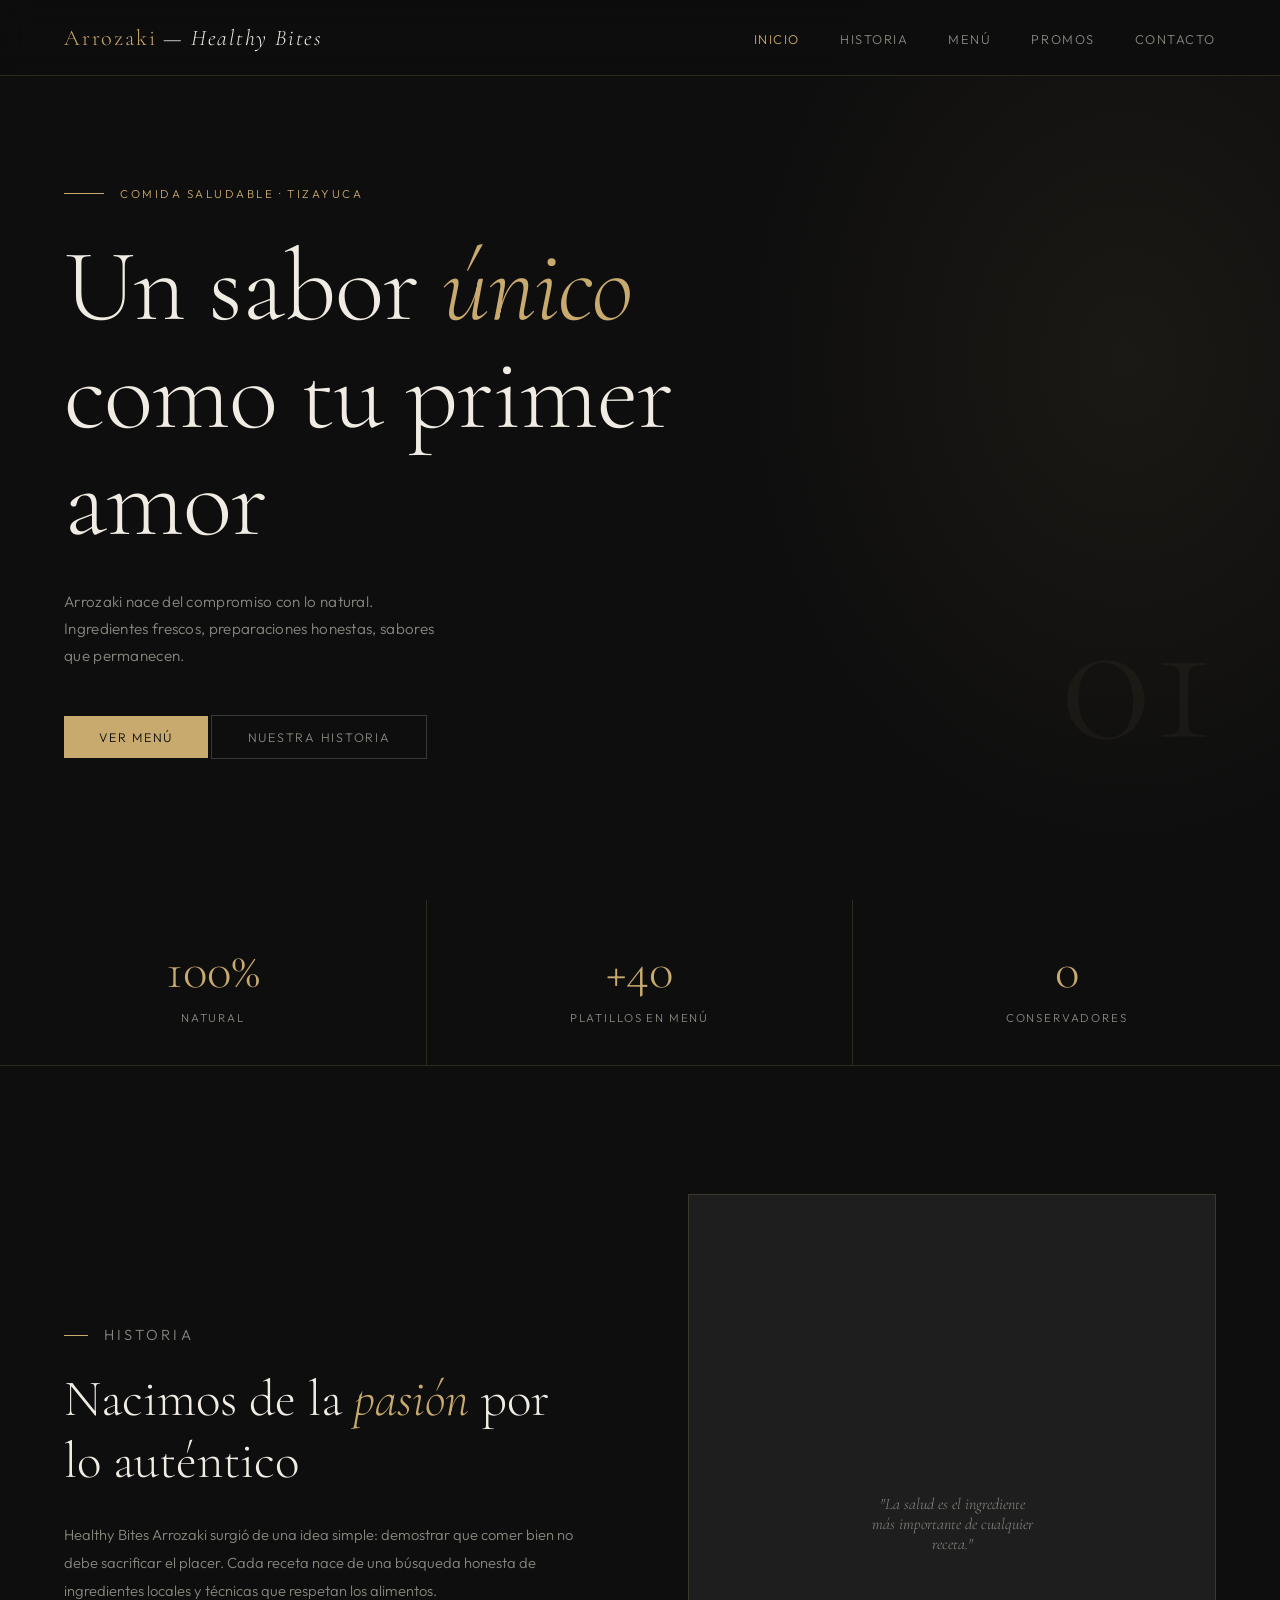
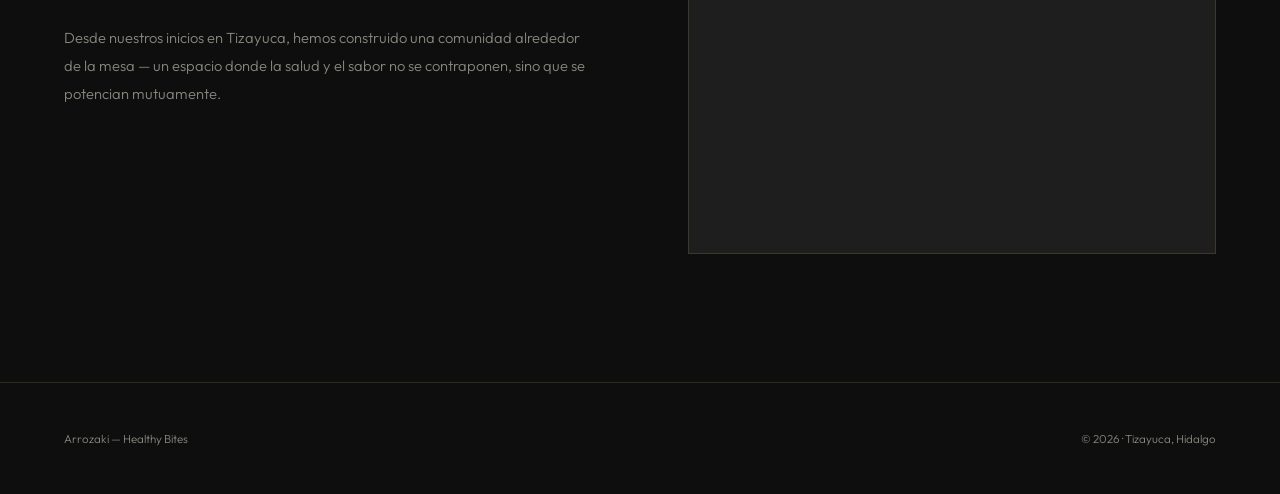
==== index.html @ 67d427ff "Add files via upload" ====
<!DOCTYPE html>
<html lang="es">
<head>
  <meta charset="UTF-8">
  <meta name="viewport" content="width=device-width, initial-scale=1.0">
  <title>HEALTHY BITES — Arrozaki</title>
  <link rel="preconnect" href="https://fonts.googleapis.com">
  <link href="https://fonts.googleapis.com/css2?family=Cormorant+Garamond:ital,wght@0,300;0,400;1,300&family=Outfit:wght@300;400;500&display=swap" rel="stylesheet">
  <link rel="stylesheet" href="style.css">
</head>
<body>

<nav>
  <div class="logo">Arrozaki <span>— Healthy Bites</span></div>
  <ul>
    <li><a href="index.html" class="active">Inicio</a></li>
    <li><a href="historia.html">Historia</a></li>
    <li><a href="menu.html">Menú</a></li>
    <li><a href="promos.html">Promos</a></li>
    <li><a href="contacto.html">Contacto</a></li>
  </ul>
</nav>

<section class="hero">
  <p class="hero-tag">Comida saludable · Tizayuca</p>
  <h1>Un sabor <em>único</em> como tu primer amor</h1>
  <p class="hero-sub">Arrozaki nace del compromiso con lo natural. Ingredientes frescos, preparaciones honestas, sabores que permanecen.</p>
  <div class="hero-cta">
    <a href="menu.html" class="btn-primary">Ver menú</a>
    <a href="historia.html" class="btn-ghost">Nuestra historia</a>
  </div>
  <div class="hero-number">01</div>
</section>

<div class="stats">
  <div class="stat">
    <div class="stat-num">100%</div>
    <div class="stat-label">Natural</div>
  </div>
  <div class="stat">
    <div class="stat-num">+40</div>
    <div class="stat-label">Platillos en menú</div>
  </div>
  <div class="stat">
    <div class="stat-num">0</div>
    <div class="stat-label">Conservadores</div>
  </div>
</div>

<section style="padding: 8rem 4rem;">
  <div class="historia">
    <div>
      <p class="section-tag">Historia</p>
      <h2>Nacimos de la <em>pasión</em> por lo auténtico</h2>
      <p>Healthy Bites Arrozaki surgió de una idea simple: demostrar que comer bien no debe sacrificar el placer. Cada receta nace de una búsqueda honesta de ingredientes locales y técnicas que respetan los alimentos.</p>
      <p>Desde nuestros inicios en Tizayuca, hemos construido una comunidad alrededor de la mesa — un espacio donde la salud y el sabor no se contraponen, sino que se potencian mutuamente.</p>
    </div>
    <div class="historia-img">
      <img src="img/historia.jpg" alt="Historia Arrozaki" onerror="this.style.display='none'">
      <div class="historia-img-placeholder">"La salud es el ingrediente<br>más importante de cualquier<br>receta."</div>
    </div>
  </div>
</section>

<footer>
  <div class="footer-logo">Arrozaki — Healthy Bites</div>
  <div class="footer-copy">© 2026 · Tizayuca, Hidalgo</div>
</footer>

</body>
</html>
---- style.css ----
/* style.css */
*, *::before, *::after { margin: 0; padding: 0; box-sizing: border-box; }
:root {
  --bg: #0e0e0e;
  --bg2: #161616;
  --bg3: #1e1e1e;
  --accent: #c8a96e;
  --accent2: #e8c98a;
  --text: #f0ece4;
  --muted: #888880;
  --border: rgba(200,169,110,0.18);
}
body {
  background: var(--bg);
  color: var(--text);
  font-family: 'Outfit', sans-serif;
  font-weight: 300;
  overflow-x: hidden;
}
a { text-decoration: none; color: inherit; }
ul { list-style: none; }

/* NAV */
nav {
  position: fixed; top: 0; left: 0; right: 0; z-index: 100;
  display: flex; align-items: center; justify-content: space-between;
  padding: 1.5rem 4rem;
  background: rgba(14,14,14,0.85);
  backdrop-filter: blur(12px);
  border-bottom: 0.5px solid var(--border);
}
.logo {
  font-family: 'Cormorant Garamond', serif;
  font-size: 1.4rem;
  font-weight: 300;
  letter-spacing: 0.08em;
  color: var(--accent);
}
.logo span { color: var(--text); font-style: italic; }
nav ul { display: flex; gap: 2.5rem; }
nav ul a {
  font-size: 0.8rem;
  letter-spacing: 0.12em;
  text-transform: uppercase;
  color: var(--muted);
  transition: color 0.3s;
}
nav ul a:hover, nav ul a.active { color: var(--accent); }

/* COMPONENTES COMUNES */
section { padding: 8rem 4rem; }
.btn-primary, .btn-ghost {
  padding: 0.85rem 2.2rem;
  font-family: 'Outfit', sans-serif;
  font-size: 0.78rem;
  letter-spacing: 0.14em;
  text-transform: uppercase;
  cursor: pointer;
  transition: all 0.3s;
}
.btn-primary {
  background: var(--accent); color: #0e0e0e; border: none;
}
.btn-primary:hover { background: var(--accent2); transform: translateY(-1px); }
.btn-ghost {
  background: transparent; color: var(--muted);
  border: 0.5px solid rgba(136,136,128,0.35);
}
.btn-ghost:hover { color: var(--text); border-color: var(--text); }
footer {
  padding: 3rem 4rem;
  display: flex; justify-content: space-between; align-items: center;
  border-top: 0.5px solid var(--border);
  font-size: 0.72rem; color: var(--muted);
}
.section-tag {
  font-size: 0.72rem; letter-spacing: 0.22em;
  text-transform: uppercase;
  color: var(--accent);
  margin-bottom: 1.5rem;
  display: flex; align-items: center; gap: 1rem;
}
.section-tag::before {
  content: ''; display: block;
  width: 1.5rem; height: 0.5px;
  background: var(--accent);
}

/* --- INDEX.HTML SPECIFIC --- */
.hero {
  min-height: 100vh;
  display: flex; flex-direction: column; justify-content: center;
  padding-top: 10rem;
  position: relative;
  overflow: hidden;
}
.hero::before {
  content: '';
  position: absolute; top: 0; right: -10%;
  width: 55%; height: 100%;
  background: radial-gradient(ellipse at 60% 40%, rgba(200,169,110,0.07) 0%, transparent 65%);
  pointer-events: none;
}
.hero-tag {
  font-size: 0.72rem; letter-spacing: 0.22em; text-transform: uppercase;
  color: var(--accent); margin-bottom: 2rem;
  display: flex; align-items: center; gap: 1rem;
}
.hero-tag::before {
  content: ''; display: block; width: 2.5rem; height: 0.5px; background: var(--accent);
}
.hero h1 {
  font-family: 'Cormorant Garamond', serif;
  font-size: clamp(3.5rem, 8vw, 7rem);
  font-weight: 300;
  line-height: 1.05;
  letter-spacing: -0.01em;
  max-width: 14ch;
  margin-bottom: 2rem;
}
.hero h1 em { font-style: italic; color: var(--accent); }
.hero-sub {
  font-size: 0.95rem; color: var(--muted);
  max-width: 38ch; line-height: 1.8;
  margin-bottom: 3.5rem; letter-spacing: 0.02em;
}
.hero-number {
  position: absolute; right: 4rem; bottom: 8rem;
  font-family: 'Cormorant Garamond', serif;
  font-size: 12rem; font-weight: 300;
  color: rgba(200,169,110,0.05);
  line-height: 1; user-select: none;
}
.stats {
  display: grid; grid-template-columns: repeat(3, 1fr);
  border-bottom: 0.5px solid var(--border);
}
.stat { padding: 2.5rem; border-right: 0.5px solid var(--border); text-align: center; }
.stat:last-child { border-right: none; }
.stat-num { font-family: 'Cormorant Garamond', serif; font-size: 3.2rem; font-weight: 300; color: var(--accent); margin-bottom: 0.5rem; }
.stat-label { font-size: 0.72rem; letter-spacing: 0.16em; text-transform: uppercase; color: var(--muted); }
.historia { display: grid; grid-template-columns: 1fr 1fr; gap: 6rem; align-items: center; }
.historia h2 { font-family: 'Cormorant Garamond', serif; font-size: clamp(2.2rem, 4vw, 3.2rem); font-weight: 300; margin-bottom: 1.8rem; }
.historia h2 em { font-style: italic; color: var(--accent); }
.historia p { font-size: 0.92rem; color: var(--muted); line-height: 1.9; margin-bottom: 1.2rem; }
.historia-img { background: var(--bg3); border: 0.5px solid var(--border); aspect-ratio: 4/5; display: flex; align-items: center; justify-content: center; }
.historia-img-placeholder { font-family: 'Cormorant Garamond', serif; font-style: italic; color: var(--muted); text-align: center; }

/* --- MENU.HTML SPECIFIC --- */
.menu-section { background: var(--bg2); padding: 8rem 0; margin-top: 80px; }
.menu-inner { padding: 0 4rem; }
.menu-header { margin-bottom: 4rem; }
.menu-header h2 { font-family: 'Cormorant Garamond', serif; font-size: clamp(2.5rem, 5vw, 4rem); font-weight: 300; line-height: 1.1; margin-bottom: 0.5rem; }
.menu-header h2 em { font-style: italic; color: var(--accent); }

.menu-grid { 
  display: grid; 
  grid-template-columns: repeat(auto-fit, minmax(300px, 1fr)); 
  gap: 2rem; 
}

/* NUEVO ESTILO PARA AROZAKIS */
.arrozaki-card {
  background: var(--bg3);
  border: 0.5px solid var(--border);
  padding: 0;
  transition: all 0.3s;
  cursor: default;
}
.arrozaki-card:hover { 
  transform: translateY(-4px);
  border-color: var(--accent);
}
.arrozaki-img {
  width: 100%;
  aspect-ratio: 4/3;
  background: var(--bg);
  display: flex;
  align-items: center;
  justify-content: center;
  overflow: hidden;
}
.arrozaki-img img {
  width: 100%;
  height: 100%;
  object-fit: cover;
}
.arrozaki-img-placeholder {
  font-family: 'Cormorant Garamond', serif;
  font-size: 1rem;
  font-style: italic;
  color: var(--muted);
}

.arrozaki-content {
  padding: 1.5rem;
}

.arrozaki-name {
  font-family: 'Cormorant Garamond', serif;
  font-size: 1.5rem;
  font-weight: 300;
  margin-bottom: 0.5rem;
  display: flex;
  justify-content: space-between;
  align-items: center;
}
.arrozaki-price {
  font-size: 1rem;
  color: var(--accent);
  font-weight: 500;
}

.arrozaki-desc {
  font-size: 0.85rem;
  color: var(--muted);
  line-height: 1.6;
  margin-bottom: 1rem;
}

.arrozaki-badges {
  display: flex;
  flex-wrap: wrap;
  gap: 0.5rem;
}
.arrozaki-tag {
  display: inline-flex;
  align-items: center;
  gap: 0.3rem;
  font-size: 0.65rem;
  letter-spacing: 0.05em;
  color: var(--text);
  background: rgba(200,169,110,0.1);
  border: 0.5px solid var(--border);
  padding: 0.35rem 0.65rem;
}

/* --- PROMOS.HTML SPECIFIC --- */
.promos-section { 
  padding: 8rem 4rem; 
  margin-top: 80px; 
  min-height: 100vh;
  display: flex;
  flex-direction: column;
  justify-content: center;
}

.promo-hero {
  max-width: 900px;
  margin: 0 auto;
  text-align: center;
}

.promo-img {
  width: 100%;
  max-width: 600px;
  aspect-ratio: 4/3;
  background: var(--bg3);
  border: 0.5px solid var(--border);
  margin: 0 auto 3rem;
  display: flex;
  align-items: center;
  justify-content: center;
  overflow: hidden;
}
.promo-img img {
  width: 100%;
  height: 100%;
  object-fit: cover;
}
.promo-img-placeholder {
  font-family: 'Cormorant Garamond', serif;
  font-size: 1.2rem;
  font-style: italic;
  color: var(--muted);
}

.promo-label {
  font-size: 0.75rem;
  letter-spacing: 0.2em;
  text-transform: uppercase;
  color: var(--accent);
  margin-bottom: 1rem;
}

.promo-title {
  font-family: 'Cormorant Garamond', serif;
  font-size: clamp(3rem, 6vw, 5rem);
  font-weight: 300;
  line-height: 1.1;
  margin-bottom: 1.5rem;
}
.promo-title em {
  font-style: italic;
  color: var(--accent);
}

.promo-desc {
  font-size: 1.1rem;
  color: var(--muted);
  line-height: 1.8;
  max-width: 500px;
  margin: 0 auto;
}

.promo-badge {
  display: inline-block;
  background: var(--accent);
  color: #0e0e0e;
  font-size: 0.7rem;
  font-weight: 500;
  letter-spacing: 0.1em;
  text-transform: uppercase;
  padding: 0.6rem 1.5rem;
  margin-top: 2rem;
}

/* --- CONTACTO.HTML SPECIFIC --- */
.contacto-section { background: var(--bg2); padding: 8rem 4rem; margin-top: 80px; }
.contacto-inner { display: grid; grid-template-columns: 1fr 1fr; gap: 6rem; align-items: start; }
.contacto h2 {
  font-family: 'Cormorant Garamond', serif;
  font-size: clamp(2.2rem, 4vw, 3.2rem);
  font-weight: 300; line-height: 1.15;
  margin-bottom: 1.5rem;
}
.contacto h2 em { font-style: italic; color: var(--accent); }
.contacto-info { margin-top: 2rem; }
.info-row {
  display: flex; gap: 1rem;
  padding: 1.2rem 0;
  border-bottom: 0.5px solid var(--border);
}
.info-label {
  font-size: 0.7rem; letter-spacing: 0.16em;
  text-transform: uppercase; color: var(--accent);
  min-width: 5rem;
}
.info-value { font-size: 0.88rem; color: var(--text); }
.contact-form { display: flex; flex-direction: column; gap: 1.2rem; }
.form-group { display: flex; flex-direction: column; gap: 0.4rem; }
.form-label {
  font-size: 0.7rem; letter-spacing: 0.14em;
  text-transform: uppercase; color: var(--muted);
}
.form-input {
  background: var(--bg); border: 0.5px solid var(--border);
  color: var(--text);
  padding: 0.75rem 1rem;
  font-family: 'Outfit', sans-serif;
  font-size: 0.88rem; font-weight: 300;
  outline: none; transition: border-color 0.3s;
}
.form-input:focus { border-color: var(--accent); }
.form-input::placeholder { color: var(--muted); opacity: 0.5; }
textarea.form-input { resize: vertical; min-height: 7rem; }

/* RESPONSIVE */
@media (max-width: 768px) {
  nav { padding: 1rem 2rem; }
  nav ul { gap: 1.5rem; }
  section { padding: 4rem 2rem; }
  .hero-number { font-size: 6rem; right: 2rem; }
  .stats { grid-template-columns: 1fr; }
  .stat { border-right: none; border-bottom: 0.5px solid var(--border); }
  .historia, .contacto-inner { grid-template-columns: 1fr; gap: 3rem; }
  .menu-grid { grid-template-columns: 1fr; }
  .promos-grid { grid-template-columns: 1fr; }
}
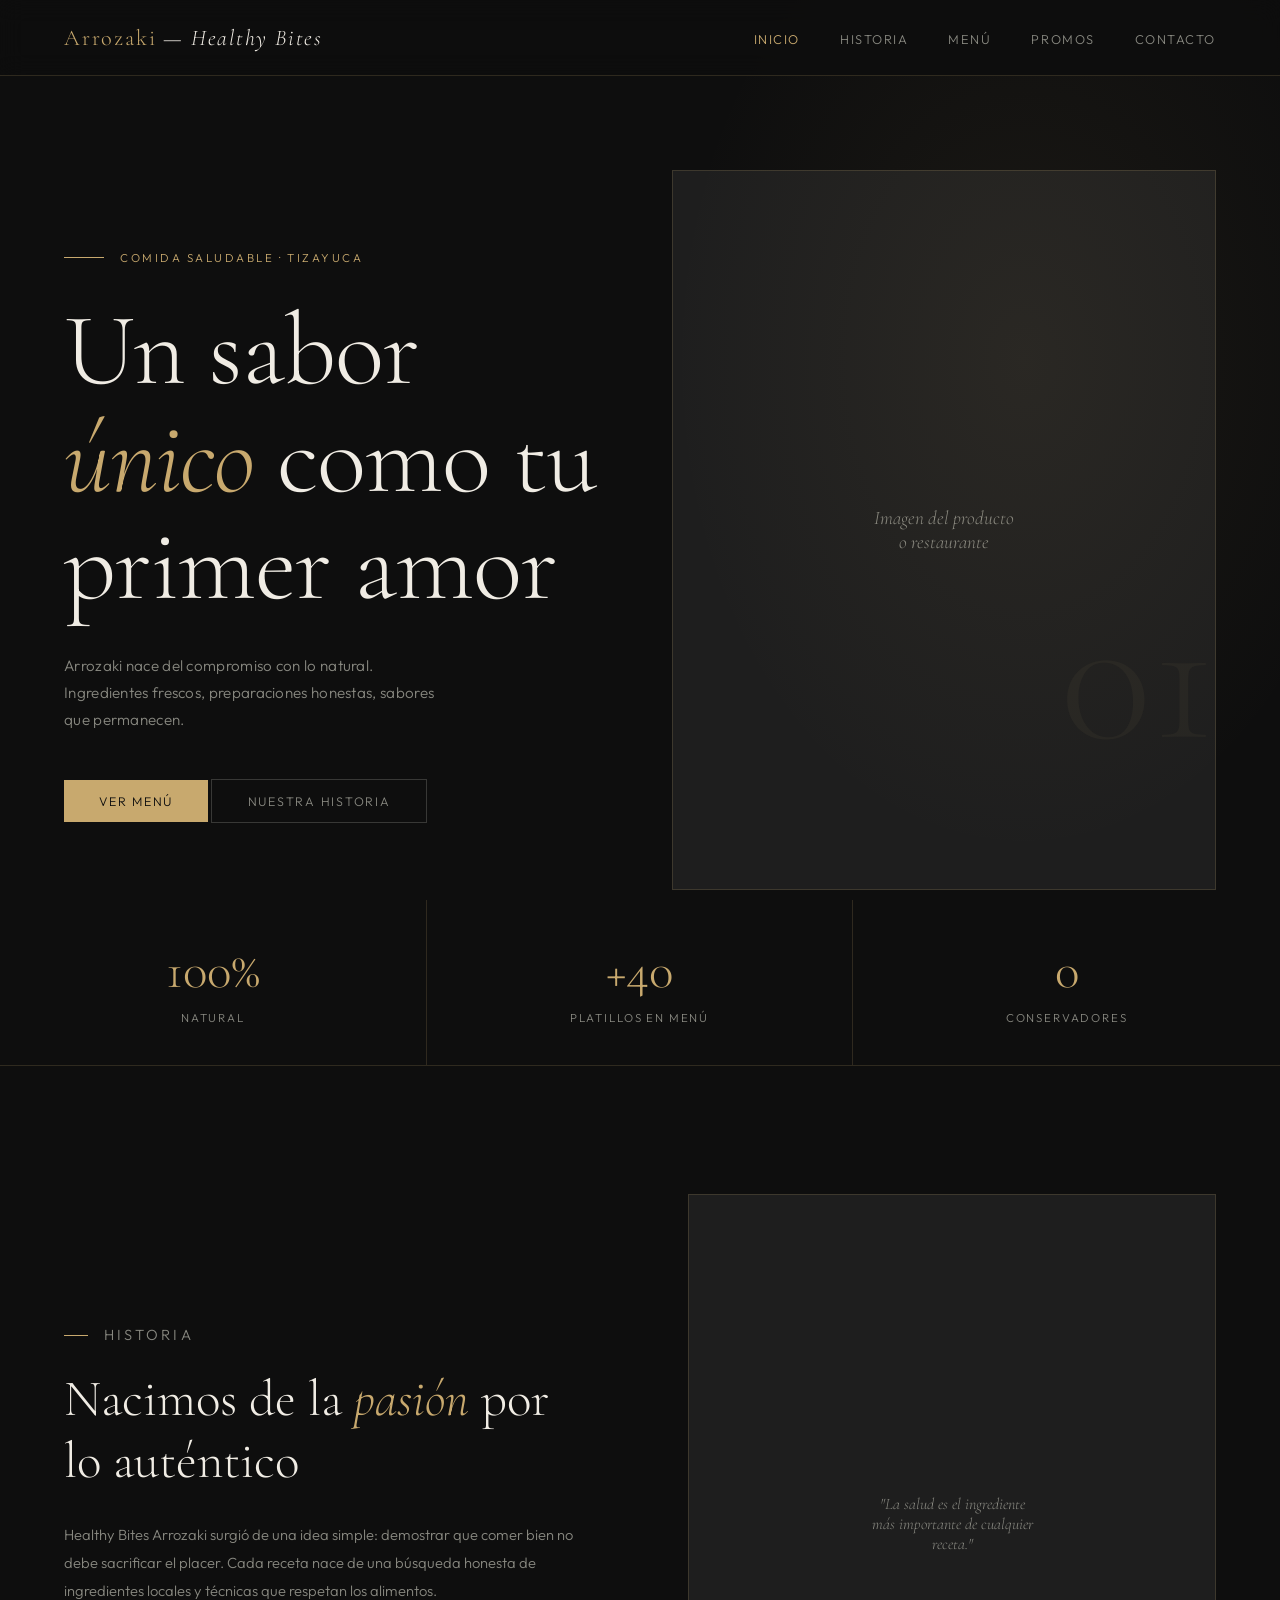
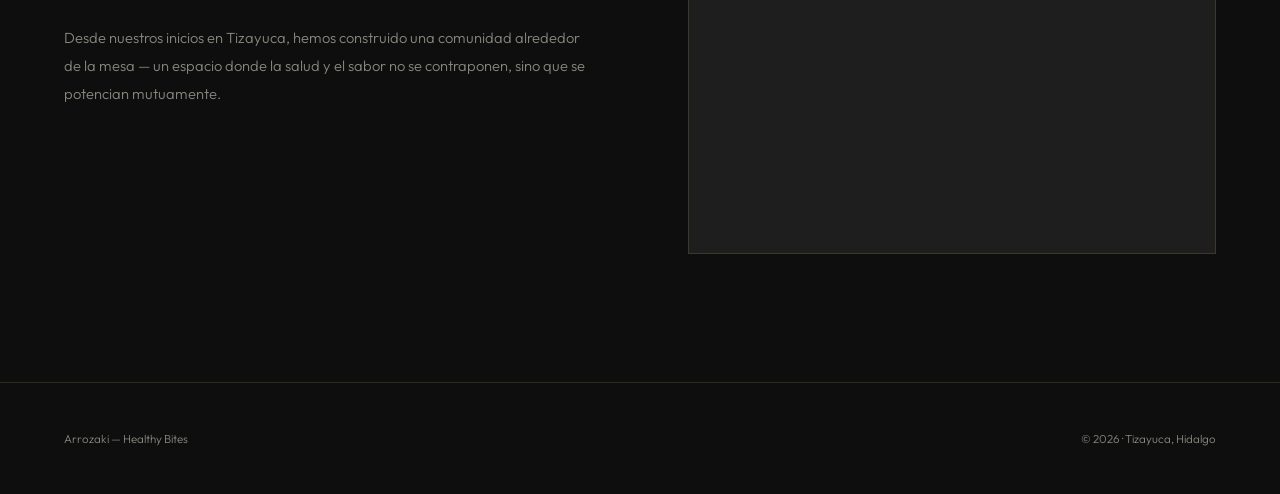
==== commit d00101ec: "Update index.html" ====
--- a/index.html
+++ b/index.html
@@ -22,14 +22,23 @@
 </nav>
 
 <section class="hero">
-  <p class="hero-tag">Comida saludable · Tizayuca</p>
-  <h1>Un sabor <em>único</em> como tu primer amor</h1>
-  <p class="hero-sub">Arrozaki nace del compromiso con lo natural. Ingredientes frescos, preparaciones honestas, sabores que permanecen.</p>
-  <div class="hero-cta">
-    <a href="menu.html" class="btn-primary">Ver menú</a>
-    <a href="historia.html" class="btn-ghost">Nuestra historia</a>
+  <!-- Texto a la izquierda -->
+  <div class="hero-content">
+    <p class="hero-tag">Comida saludable · Tizayuca</p>
+    <h1>Un sabor <em>único</em> como tu primer amor</h1>
+    <p class="hero-sub">Arrozaki nace del compromiso con lo natural. Ingredientes frescos, preparaciones honestas, sabores que permanecen.</p>
+    <div class="hero-cta">
+      <a href="menu.html" class="btn-primary">Ver menú</a>
+      <a href="historia.html" class="btn-ghost">Nuestra historia</a>
+    </div>
+    <div class="hero-number">01</div>
   </div>
-  <div class="hero-number">01</div>
+  
+  <!-- Imagen a la derecha -->
+  <div class="hero-img">
+    <img src="img/hero-arrozaki.jpg" alt="Arrozaki Healthy Bites" onerror="this.style.display='none'">
+    <div class="hero-img-placeholder">Imagen del producto<br>o restaurante</div>
+  </div>
 </section>
 
 <div class="stats">
@@ -68,4 +77,4 @@
 </footer>
 
 </body>
-</html>+</html>
--- a/style.css
+++ b/style.css
@@ -366,4 +366,303 @@
   .historia, .contacto-inner { grid-template-columns: 1fr; gap: 3rem; }
   .menu-grid { grid-template-columns: 1fr; }
   .promos-grid { grid-template-columns: 1fr; }
-}+}
+/* ==========================================
+   RESPONSIVE / MEDIA QUERIES
+   ========================================== */
+
+@media (max-width: 768px) {
+  
+  /* --- NAV RESPONSIVE --- */
+  nav {
+    padding: 1rem 1.5rem;
+    flex-direction: column;
+    gap: 1rem;
+    position: relative;
+  }
+  
+  nav .logo {
+    font-size: 1.2rem;
+    text-align: center;
+  }
+  
+  nav ul {
+    display: flex;
+    flex-wrap: wrap;
+    justify-content: center;
+    gap: 1rem;
+    width: 100%;
+  }
+  
+  nav ul a {
+    font-size: 0.7rem;
+    padding: 0.4rem 0.6rem;
+  }
+  
+  /* --- HERO RESPONSIVE --- */
+  .hero {
+    padding: 6rem 1.5rem 4rem;
+    min-height: auto;
+  }
+  
+  .hero h1 {
+    font-size: clamp(2.2rem, 8vw, 3.5rem);
+    max-width: 100%;
+  }
+  
+  .hero-sub {
+    max-width: 100%;
+    font-size: 0.9rem;
+  }
+  
+  .hero-cta {
+    flex-direction: column;
+    width: 100%;
+    gap: 1rem;
+  }
+  
+  .hero-cta .btn-primary,
+  .hero-cta .btn-ghost {
+    width: 100%;
+    text-align: center;
+  }
+  
+  .hero-number {
+    display: none;
+  }
+  
+  /* --- STATS RESPONSIVE --- */
+  .stats {
+    grid-template-columns: 1fr;
+  }
+  
+  .stat {
+    border-right: none;
+    border-bottom: 0.5px solid var(--border);
+    padding: 2rem;
+  }
+  
+  .stat:last-child {
+    border-bottom: none;
+  }
+  
+  .stat-num {
+    font-size: 2.5rem;
+  }
+  
+  /* --- HISTORIA RESPONSIVE --- */
+  .historia {
+    grid-template-columns: 1fr;
+    gap: 2.5rem;
+  }
+  
+  .historia-img {
+    aspect-ratio: 4/3;
+    order: -1;
+  }
+  
+  /* --- MENÚ RESPONSIVE --- */
+  .menu-section {
+    padding: 6rem 1.5rem;
+  }
+  
+  .menu-inner {
+    padding: 0;
+  }
+  
+  .menu-header h2 {
+    font-size: clamp(2rem, 6vw, 2.8rem);
+    margin-bottom: 2rem;
+  }
+  
+  .menu-grid {
+    grid-template-columns: 1fr;
+    gap: 1.5rem;
+  }
+  
+  /* --- PROMOS RESPONSIVE --- */
+  .promos-section {
+    padding: 6rem 1.5rem;
+  }
+  
+  .promo-hero {
+    padding: 0 1rem;
+  }
+  
+  .promo-title {
+    font-size: clamp(2rem, 8vw, 3rem);
+  }
+  
+  .promo-desc {
+    font-size: 1rem;
+  }
+  
+  /* --- CONTACTO RESPONSIVE --- */
+  .contacto-section {
+    padding: 6rem 1.5rem;
+  }
+  
+  .contacto-inner {
+    grid-template-columns: 1fr;
+    gap: 3rem;
+  }
+  
+  /* --- FOOTER RESPONSIVE --- */
+  footer {
+    padding: 2rem 1.5rem;
+    flex-direction: column;
+    gap: 0.5rem;
+    text-align: center;
+  }
+  
+  /* --- SECTIONS GENERALES --- */
+  section {
+    padding: 4rem 1.5rem;
+  }
+  
+  .section-tag {
+    font-size: 0.65rem;
+  }
+  
+}
+
+/* --- BREAKS PEQUEÑOS --- */
+@media (max-width: 480px) {
+  
+  nav ul {
+    gap: 0.5rem;
+  }
+  
+  nav ul a {
+    font-size: 0.6rem;
+    letter-spacing: 0.08em;
+  }
+  
+  .logo {
+    font-size: 1rem;
+  }
+  
+  .arrozaki-card {
+    margin-bottom: 1rem;
+  }
+  
+  .arrozaki-name {
+    flex-direction: column;
+    align-items: flex-start;
+    gap: 0.5rem;
+  }
+  
+  .arrozaki-badges {
+    flex-direction: column;
+  }
+  
+}
+/* --- HERO CON IMAGEN --- */
+.hero {
+  min-height: 100vh;
+  display: grid;
+  grid-template-columns: 1fr 1fr;
+  gap: 4rem;
+  align-items: center;
+  padding: 0 4rem;
+}
+
+.hero-content {
+  display: flex;
+  flex-direction: column;
+  justify-content: center;
+  padding-top: 10rem;
+}
+
+.hero::before {
+  /* Mantenemos el fondo decorativo */
+  top: 0;
+  right: 0;
+  width: 50%;
+  height: 100%;
+}
+
+.hero-img {
+  width: 100%;
+  height: 100%;
+  max-height: 80vh;
+  background: var(--bg3);
+  border: 0.5px solid var(--border);
+  margin-top: 10rem;
+  display: flex;
+  align-items: center;
+  justify-content: center;
+  overflow: hidden;
+}
+
+.hero-img img {
+  width: 100%;
+  height: 100%;
+  object-fit: cover;
+}
+
+.hero-img-placeholder {
+  font-family: 'Cormorant Garamond', serif;
+  font-size: 1.2rem;
+  font-style: italic;
+  color: var(--muted);
+  text-align: center;
+  padding: 2rem;
+}
+
+/* Responsive para Hero con imagen */
+@media (max-width: 900px) {
+  .hero {
+    grid-template-columns: 1fr;
+    gap: 2rem;
+    padding: 0 1.5rem;
+  }
+  
+  .hero-content {
+    padding-top: 8rem;
+    text-align: center;
+  }
+  
+  .hero-tag {
+    justify-content: center;
+  }
+  
+  .hero h1 {
+    margin: 0 auto 1.5rem;
+  }
+  
+  .hero-sub {
+    margin: 0 auto 2.5rem;
+  }
+  
+  .hero-cta {
+    justify-content: center;
+  }
+  
+  .hero-img {
+    margin-top: 0;
+    aspect-ratio: 4/3;
+    max-height: 50vh;
+  }
+}
+
+@media (max-width: 480px) {
+  .hero {
+    padding: 0 1rem;
+  }
+  
+  .hero h1 {
+    font-size: clamp(2rem, 10vw, 2.8rem);
+  }
+  
+  .hero-cta {
+    flex-direction: column;
+    width: 100%;
+  }
+  
+  .hero-cta .btn-primary,
+  .hero-cta .btn-ghost {
+    width: 100%;
+    text-align: center;
+  }
+}
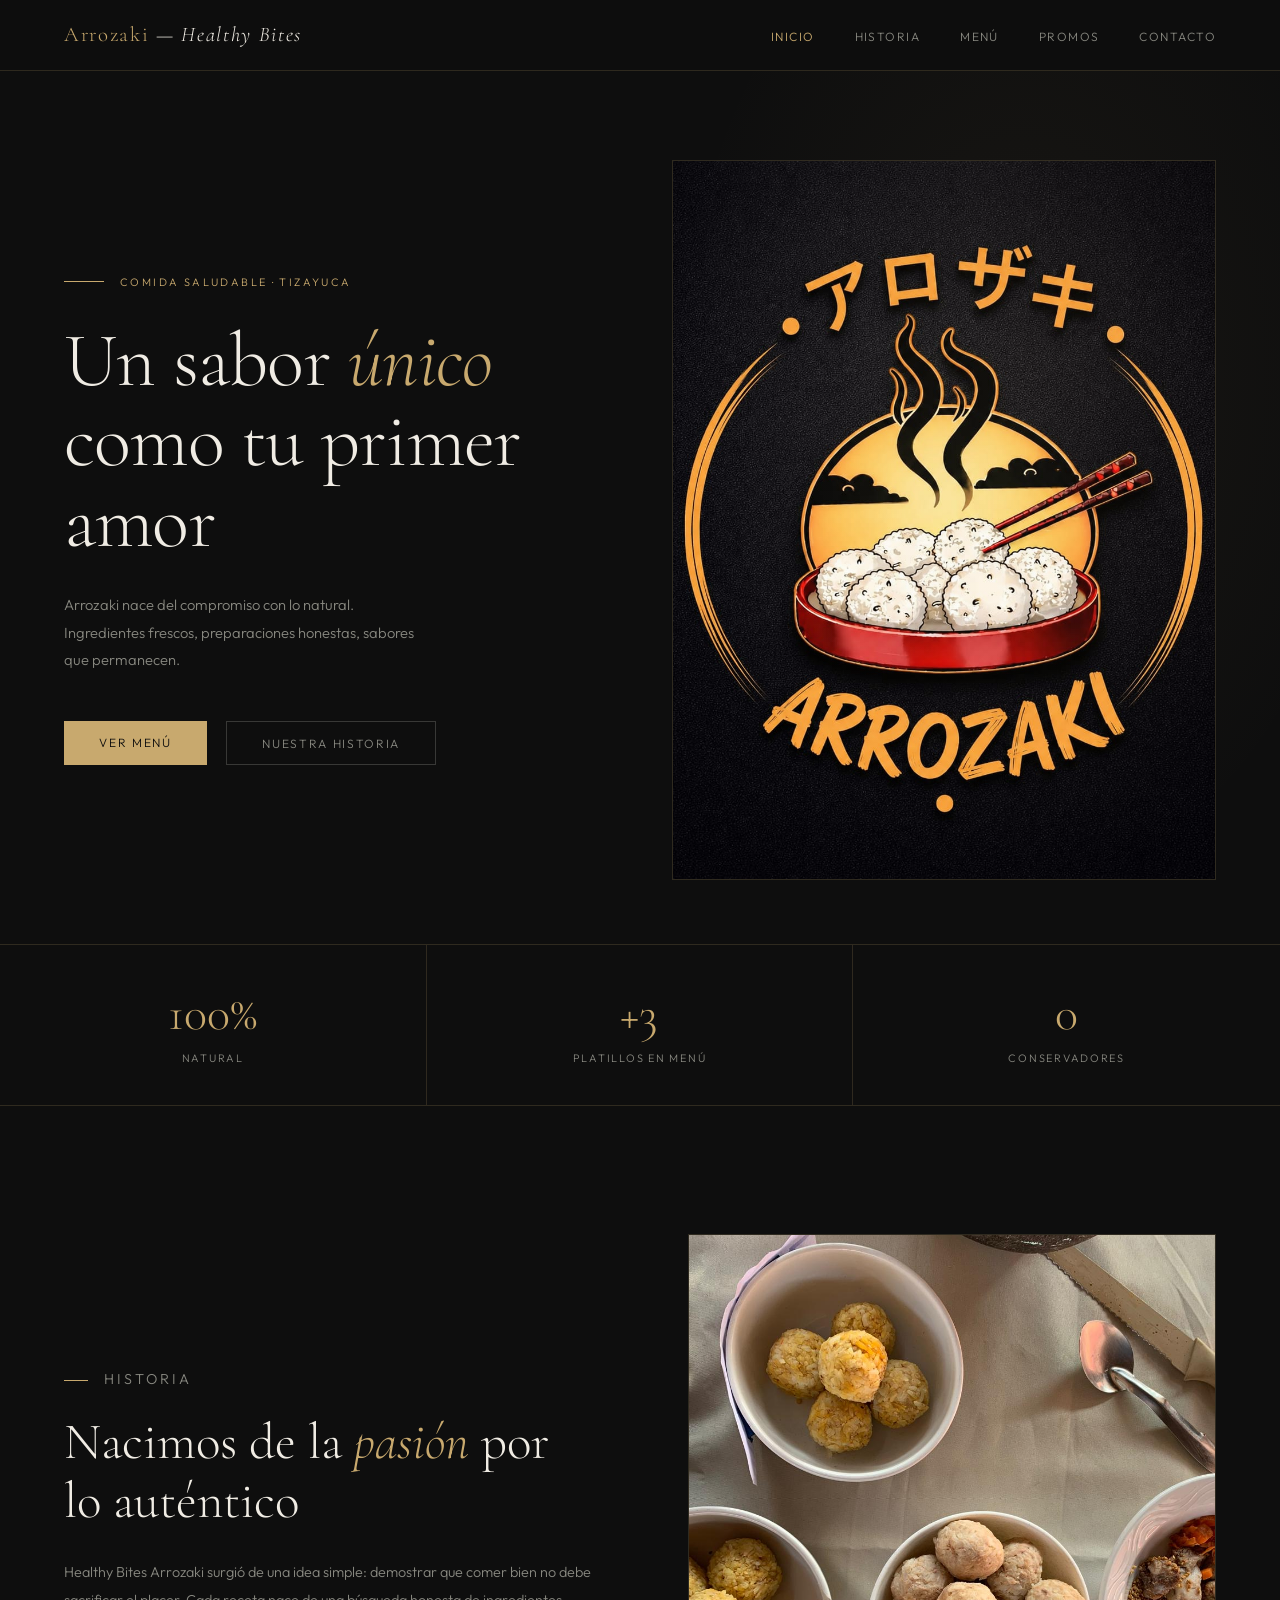
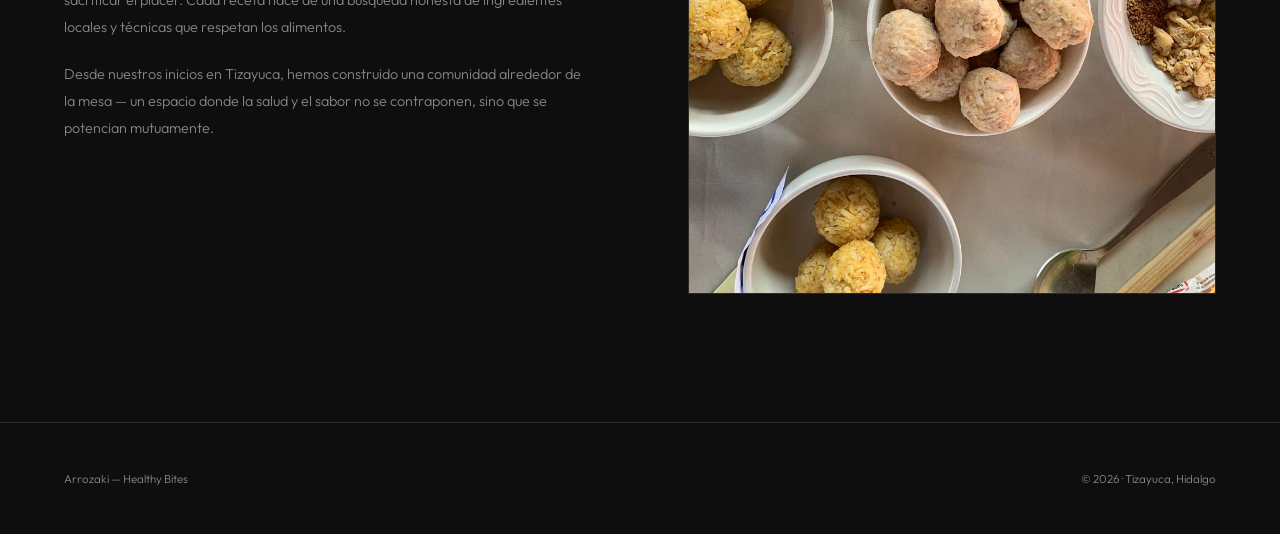
==== commit 66468f97: "Add files via upload" ====
--- a/index.html
+++ b/index.html
@@ -1,80 +1,77 @@
-<!DOCTYPE html>
-<html lang="es">
-<head>
-  <meta charset="UTF-8">
-  <meta name="viewport" content="width=device-width, initial-scale=1.0">
-  <title>HEALTHY BITES — Arrozaki</title>
-  <link rel="preconnect" href="https://fonts.googleapis.com">
-  <link href="https://fonts.googleapis.com/css2?family=Cormorant+Garamond:ital,wght@0,300;0,400;1,300&family=Outfit:wght@300;400;500&display=swap" rel="stylesheet">
-  <link rel="stylesheet" href="style.css">
-</head>
-<body>
-
-<nav>
-  <div class="logo">Arrozaki <span>— Healthy Bites</span></div>
-  <ul>
-    <li><a href="index.html" class="active">Inicio</a></li>
-    <li><a href="historia.html">Historia</a></li>
-    <li><a href="menu.html">Menú</a></li>
-    <li><a href="promos.html">Promos</a></li>
-    <li><a href="contacto.html">Contacto</a></li>
-  </ul>
-</nav>
-
-<section class="hero">
-  <!-- Texto a la izquierda -->
-  <div class="hero-content">
-    <p class="hero-tag">Comida saludable · Tizayuca</p>
-    <h1>Un sabor <em>único</em> como tu primer amor</h1>
-    <p class="hero-sub">Arrozaki nace del compromiso con lo natural. Ingredientes frescos, preparaciones honestas, sabores que permanecen.</p>
-    <div class="hero-cta">
-      <a href="menu.html" class="btn-primary">Ver menú</a>
-      <a href="historia.html" class="btn-ghost">Nuestra historia</a>
-    </div>
-    <div class="hero-number">01</div>
-  </div>
-  
-  <!-- Imagen a la derecha -->
-  <div class="hero-img">
-    <img src="img/hero-arrozaki.jpg" alt="Arrozaki Healthy Bites" onerror="this.style.display='none'">
-    <div class="hero-img-placeholder">Imagen del producto<br>o restaurante</div>
-  </div>
-</section>
-
-<div class="stats">
-  <div class="stat">
-    <div class="stat-num">100%</div>
-    <div class="stat-label">Natural</div>
-  </div>
-  <div class="stat">
-    <div class="stat-num">+40</div>
-    <div class="stat-label">Platillos en menú</div>
-  </div>
-  <div class="stat">
-    <div class="stat-num">0</div>
-    <div class="stat-label">Conservadores</div>
-  </div>
-</div>
-
-<section style="padding: 8rem 4rem;">
-  <div class="historia">
-    <div>
-      <p class="section-tag">Historia</p>
-      <h2>Nacimos de la <em>pasión</em> por lo auténtico</h2>
-      <p>Healthy Bites Arrozaki surgió de una idea simple: demostrar que comer bien no debe sacrificar el placer. Cada receta nace de una búsqueda honesta de ingredientes locales y técnicas que respetan los alimentos.</p>
-      <p>Desde nuestros inicios en Tizayuca, hemos construido una comunidad alrededor de la mesa — un espacio donde la salud y el sabor no se contraponen, sino que se potencian mutuamente.</p>
-    </div>
-    <div class="historia-img">
-      <img src="img/historia.jpg" alt="Historia Arrozaki" onerror="this.style.display='none'">
-      <div class="historia-img-placeholder">"La salud es el ingrediente<br>más importante de cualquier<br>receta."</div>
-    </div>
-  </div>
-</section>
-
-<footer>
-  <div class="footer-logo">Arrozaki — Healthy Bites</div>
-  <div class="footer-copy">© 2026 · Tizayuca, Hidalgo</div>
-</footer>
-
-</body>
-</html>
+<!DOCTYPE html>
+<html lang="es">
+<head>
+  <meta charset="UTF-8">
+  <meta name="viewport" content="width=device-width, initial-scale=1.0">
+  <title>HEALTHY BITES — Arrozaki</title>
+  <link rel="preconnect" href="https://fonts.googleapis.com">
+  <link href="https://fonts.googleapis.com/css2?family=Cormorant+Garamond:ital,wght@0,300;0,400;1,300&family=Outfit:wght@300;400;500&display=swap" rel="stylesheet">
+  <link rel="stylesheet" href="style.css">
+</head>
+<body>
+
+<nav>
+  <div class="logo">Arrozaki <span>— Healthy Bites</span></div>
+  <button class="nav-toggle" aria-label="Menú" onclick="this.classList.toggle('open'); document.querySelector('nav ul').classList.toggle('open')">
+    <span></span><span></span><span></span>
+  </button>
+  <ul>
+    <li><a href="index.html" class="active">Inicio</a></li>
+    <li><a href="historia.html">Historia</a></li>
+    <li><a href="menu.html">Menú</a></li>
+    <li><a href="promos.html">Promos</a></li>
+    <li><a href="contacto.html">Contacto</a></li>
+  </ul>
+</nav>
+
+<section class="hero">
+  <div class="hero-content">
+    <p class="hero-tag">Comida saludable · Tizayuca</p>
+    <h1>Un sabor <em>único</em> como tu primer amor</h1>
+    <p class="hero-sub">Arrozaki nace del compromiso con lo natural. Ingredientes frescos, preparaciones honestas, sabores que permanecen.</p>
+    <div class="hero-cta">
+      <a href="menu.html" class="btn-primary">Ver menú</a>
+      <a href="historia.html" class="btn-ghost">Nuestra historia</a>
+    </div>
+  </div>
+  <div class="hero-img">
+    <img src="img/hero-arrozaki.jpg" alt="Arrozaki Healthy Bites">
+  </div>
+</section>
+
+<div class="stats">
+  <div class="stat">
+    <div class="stat-num">100%</div>
+    <div class="stat-label">Natural</div>
+  </div>
+  <div class="stat">
+    <div class="stat-num">+3</div>
+    <div class="stat-label">Platillos en menú</div>
+  </div>
+  <div class="stat">
+    <div class="stat-num">0</div>
+    <div class="stat-label">Conservadores</div>
+  </div>
+</div>
+
+<section class="historia-section">
+  <div class="historia">
+    <div>
+      <p class="section-tag">Historia</p>
+      <h2>Nacimos de la <em>pasión</em> por lo auténtico</h2>
+      <p>Healthy Bites Arrozaki surgió de una idea simple: demostrar que comer bien no debe sacrificar el placer. Cada receta nace de una búsqueda honesta de ingredientes locales y técnicas que respetan los alimentos.</p>
+      <p>Desde nuestros inicios en Tizayuca, hemos construido una comunidad alrededor de la mesa — un espacio donde la salud y el sabor no se contraponen, sino que se potencian mutuamente.</p>
+    </div>
+    <div class="historia-img">
+      <img src="img/historia.jpg" alt="Historia Arrozaki">
+    </div>
+  </div>
+</section>
+
+<footer>
+  <div class="footer-logo">Arrozaki — Healthy Bites</div>
+  <div class="footer-copy">© 2026 · Tizayuca, Hidalgo</div>
+</footer>
+
+</body>
+</html>
--- a/style.css
+++ b/style.css
@@ -1,668 +1,673 @@
-/* style.css */
-*, *::before, *::after { margin: 0; padding: 0; box-sizing: border-box; }
-:root {
-  --bg: #0e0e0e;
-  --bg2: #161616;
-  --bg3: #1e1e1e;
-  --accent: #c8a96e;
-  --accent2: #e8c98a;
-  --text: #f0ece4;
-  --muted: #888880;
-  --border: rgba(200,169,110,0.18);
-}
-body {
-  background: var(--bg);
-  color: var(--text);
-  font-family: 'Outfit', sans-serif;
-  font-weight: 300;
-  overflow-x: hidden;
-}
-a { text-decoration: none; color: inherit; }
-ul { list-style: none; }
-
-/* NAV */
-nav {
-  position: fixed; top: 0; left: 0; right: 0; z-index: 100;
-  display: flex; align-items: center; justify-content: space-between;
-  padding: 1.5rem 4rem;
-  background: rgba(14,14,14,0.85);
-  backdrop-filter: blur(12px);
-  border-bottom: 0.5px solid var(--border);
-}
-.logo {
-  font-family: 'Cormorant Garamond', serif;
-  font-size: 1.4rem;
-  font-weight: 300;
-  letter-spacing: 0.08em;
-  color: var(--accent);
-}
-.logo span { color: var(--text); font-style: italic; }
-nav ul { display: flex; gap: 2.5rem; }
-nav ul a {
-  font-size: 0.8rem;
-  letter-spacing: 0.12em;
-  text-transform: uppercase;
-  color: var(--muted);
-  transition: color 0.3s;
-}
-nav ul a:hover, nav ul a.active { color: var(--accent); }
-
-/* COMPONENTES COMUNES */
-section { padding: 8rem 4rem; }
-.btn-primary, .btn-ghost {
-  padding: 0.85rem 2.2rem;
-  font-family: 'Outfit', sans-serif;
-  font-size: 0.78rem;
-  letter-spacing: 0.14em;
-  text-transform: uppercase;
-  cursor: pointer;
-  transition: all 0.3s;
-}
-.btn-primary {
-  background: var(--accent); color: #0e0e0e; border: none;
-}
-.btn-primary:hover { background: var(--accent2); transform: translateY(-1px); }
-.btn-ghost {
-  background: transparent; color: var(--muted);
-  border: 0.5px solid rgba(136,136,128,0.35);
-}
-.btn-ghost:hover { color: var(--text); border-color: var(--text); }
-footer {
-  padding: 3rem 4rem;
-  display: flex; justify-content: space-between; align-items: center;
-  border-top: 0.5px solid var(--border);
-  font-size: 0.72rem; color: var(--muted);
-}
-.section-tag {
-  font-size: 0.72rem; letter-spacing: 0.22em;
-  text-transform: uppercase;
-  color: var(--accent);
-  margin-bottom: 1.5rem;
-  display: flex; align-items: center; gap: 1rem;
-}
-.section-tag::before {
-  content: ''; display: block;
-  width: 1.5rem; height: 0.5px;
-  background: var(--accent);
-}
-
-/* --- INDEX.HTML SPECIFIC --- */
-.hero {
-  min-height: 100vh;
-  display: flex; flex-direction: column; justify-content: center;
-  padding-top: 10rem;
-  position: relative;
-  overflow: hidden;
-}
-.hero::before {
-  content: '';
-  position: absolute; top: 0; right: -10%;
-  width: 55%; height: 100%;
-  background: radial-gradient(ellipse at 60% 40%, rgba(200,169,110,0.07) 0%, transparent 65%);
-  pointer-events: none;
-}
-.hero-tag {
-  font-size: 0.72rem; letter-spacing: 0.22em; text-transform: uppercase;
-  color: var(--accent); margin-bottom: 2rem;
-  display: flex; align-items: center; gap: 1rem;
-}
-.hero-tag::before {
-  content: ''; display: block; width: 2.5rem; height: 0.5px; background: var(--accent);
-}
-.hero h1 {
-  font-family: 'Cormorant Garamond', serif;
-  font-size: clamp(3.5rem, 8vw, 7rem);
-  font-weight: 300;
-  line-height: 1.05;
-  letter-spacing: -0.01em;
-  max-width: 14ch;
-  margin-bottom: 2rem;
-}
-.hero h1 em { font-style: italic; color: var(--accent); }
-.hero-sub {
-  font-size: 0.95rem; color: var(--muted);
-  max-width: 38ch; line-height: 1.8;
-  margin-bottom: 3.5rem; letter-spacing: 0.02em;
-}
-.hero-number {
-  position: absolute; right: 4rem; bottom: 8rem;
-  font-family: 'Cormorant Garamond', serif;
-  font-size: 12rem; font-weight: 300;
-  color: rgba(200,169,110,0.05);
-  line-height: 1; user-select: none;
-}
-.stats {
-  display: grid; grid-template-columns: repeat(3, 1fr);
-  border-bottom: 0.5px solid var(--border);
-}
-.stat { padding: 2.5rem; border-right: 0.5px solid var(--border); text-align: center; }
-.stat:last-child { border-right: none; }
-.stat-num { font-family: 'Cormorant Garamond', serif; font-size: 3.2rem; font-weight: 300; color: var(--accent); margin-bottom: 0.5rem; }
-.stat-label { font-size: 0.72rem; letter-spacing: 0.16em; text-transform: uppercase; color: var(--muted); }
-.historia { display: grid; grid-template-columns: 1fr 1fr; gap: 6rem; align-items: center; }
-.historia h2 { font-family: 'Cormorant Garamond', serif; font-size: clamp(2.2rem, 4vw, 3.2rem); font-weight: 300; margin-bottom: 1.8rem; }
-.historia h2 em { font-style: italic; color: var(--accent); }
-.historia p { font-size: 0.92rem; color: var(--muted); line-height: 1.9; margin-bottom: 1.2rem; }
-.historia-img { background: var(--bg3); border: 0.5px solid var(--border); aspect-ratio: 4/5; display: flex; align-items: center; justify-content: center; }
-.historia-img-placeholder { font-family: 'Cormorant Garamond', serif; font-style: italic; color: var(--muted); text-align: center; }
-
-/* --- MENU.HTML SPECIFIC --- */
-.menu-section { background: var(--bg2); padding: 8rem 0; margin-top: 80px; }
-.menu-inner { padding: 0 4rem; }
-.menu-header { margin-bottom: 4rem; }
-.menu-header h2 { font-family: 'Cormorant Garamond', serif; font-size: clamp(2.5rem, 5vw, 4rem); font-weight: 300; line-height: 1.1; margin-bottom: 0.5rem; }
-.menu-header h2 em { font-style: italic; color: var(--accent); }
-
-.menu-grid { 
-  display: grid; 
-  grid-template-columns: repeat(auto-fit, minmax(300px, 1fr)); 
-  gap: 2rem; 
-}
-
-/* NUEVO ESTILO PARA AROZAKIS */
-.arrozaki-card {
-  background: var(--bg3);
-  border: 0.5px solid var(--border);
-  padding: 0;
-  transition: all 0.3s;
-  cursor: default;
-}
-.arrozaki-card:hover { 
-  transform: translateY(-4px);
-  border-color: var(--accent);
-}
-.arrozaki-img {
-  width: 100%;
-  aspect-ratio: 4/3;
-  background: var(--bg);
-  display: flex;
-  align-items: center;
-  justify-content: center;
-  overflow: hidden;
-}
-.arrozaki-img img {
-  width: 100%;
-  height: 100%;
-  object-fit: cover;
-}
-.arrozaki-img-placeholder {
-  font-family: 'Cormorant Garamond', serif;
-  font-size: 1rem;
-  font-style: italic;
-  color: var(--muted);
-}
-
-.arrozaki-content {
-  padding: 1.5rem;
-}
-
-.arrozaki-name {
-  font-family: 'Cormorant Garamond', serif;
-  font-size: 1.5rem;
-  font-weight: 300;
-  margin-bottom: 0.5rem;
-  display: flex;
-  justify-content: space-between;
-  align-items: center;
-}
-.arrozaki-price {
-  font-size: 1rem;
-  color: var(--accent);
-  font-weight: 500;
-}
-
-.arrozaki-desc {
-  font-size: 0.85rem;
-  color: var(--muted);
-  line-height: 1.6;
-  margin-bottom: 1rem;
-}
-
-.arrozaki-badges {
-  display: flex;
-  flex-wrap: wrap;
-  gap: 0.5rem;
-}
-.arrozaki-tag {
-  display: inline-flex;
-  align-items: center;
-  gap: 0.3rem;
-  font-size: 0.65rem;
-  letter-spacing: 0.05em;
-  color: var(--text);
-  background: rgba(200,169,110,0.1);
-  border: 0.5px solid var(--border);
-  padding: 0.35rem 0.65rem;
-}
-
-/* --- PROMOS.HTML SPECIFIC --- */
-.promos-section { 
-  padding: 8rem 4rem; 
-  margin-top: 80px; 
-  min-height: 100vh;
-  display: flex;
-  flex-direction: column;
-  justify-content: center;
-}
-
-.promo-hero {
-  max-width: 900px;
-  margin: 0 auto;
-  text-align: center;
-}
-
-.promo-img {
-  width: 100%;
-  max-width: 600px;
-  aspect-ratio: 4/3;
-  background: var(--bg3);
-  border: 0.5px solid var(--border);
-  margin: 0 auto 3rem;
-  display: flex;
-  align-items: center;
-  justify-content: center;
-  overflow: hidden;
-}
-.promo-img img {
-  width: 100%;
-  height: 100%;
-  object-fit: cover;
-}
-.promo-img-placeholder {
-  font-family: 'Cormorant Garamond', serif;
-  font-size: 1.2rem;
-  font-style: italic;
-  color: var(--muted);
-}
-
-.promo-label {
-  font-size: 0.75rem;
-  letter-spacing: 0.2em;
-  text-transform: uppercase;
-  color: var(--accent);
-  margin-bottom: 1rem;
-}
-
-.promo-title {
-  font-family: 'Cormorant Garamond', serif;
-  font-size: clamp(3rem, 6vw, 5rem);
-  font-weight: 300;
-  line-height: 1.1;
-  margin-bottom: 1.5rem;
-}
-.promo-title em {
-  font-style: italic;
-  color: var(--accent);
-}
-
-.promo-desc {
-  font-size: 1.1rem;
-  color: var(--muted);
-  line-height: 1.8;
-  max-width: 500px;
-  margin: 0 auto;
-}
-
-.promo-badge {
-  display: inline-block;
-  background: var(--accent);
-  color: #0e0e0e;
-  font-size: 0.7rem;
-  font-weight: 500;
-  letter-spacing: 0.1em;
-  text-transform: uppercase;
-  padding: 0.6rem 1.5rem;
-  margin-top: 2rem;
-}
-
-/* --- CONTACTO.HTML SPECIFIC --- */
-.contacto-section { background: var(--bg2); padding: 8rem 4rem; margin-top: 80px; }
-.contacto-inner { display: grid; grid-template-columns: 1fr 1fr; gap: 6rem; align-items: start; }
-.contacto h2 {
-  font-family: 'Cormorant Garamond', serif;
-  font-size: clamp(2.2rem, 4vw, 3.2rem);
-  font-weight: 300; line-height: 1.15;
-  margin-bottom: 1.5rem;
-}
-.contacto h2 em { font-style: italic; color: var(--accent); }
-.contacto-info { margin-top: 2rem; }
-.info-row {
-  display: flex; gap: 1rem;
-  padding: 1.2rem 0;
-  border-bottom: 0.5px solid var(--border);
-}
-.info-label {
-  font-size: 0.7rem; letter-spacing: 0.16em;
-  text-transform: uppercase; color: var(--accent);
-  min-width: 5rem;
-}
-.info-value { font-size: 0.88rem; color: var(--text); }
-.contact-form { display: flex; flex-direction: column; gap: 1.2rem; }
-.form-group { display: flex; flex-direction: column; gap: 0.4rem; }
-.form-label {
-  font-size: 0.7rem; letter-spacing: 0.14em;
-  text-transform: uppercase; color: var(--muted);
-}
-.form-input {
-  background: var(--bg); border: 0.5px solid var(--border);
-  color: var(--text);
-  padding: 0.75rem 1rem;
-  font-family: 'Outfit', sans-serif;
-  font-size: 0.88rem; font-weight: 300;
-  outline: none; transition: border-color 0.3s;
-}
-.form-input:focus { border-color: var(--accent); }
-.form-input::placeholder { color: var(--muted); opacity: 0.5; }
-textarea.form-input { resize: vertical; min-height: 7rem; }
-
-/* RESPONSIVE */
-@media (max-width: 768px) {
-  nav { padding: 1rem 2rem; }
-  nav ul { gap: 1.5rem; }
-  section { padding: 4rem 2rem; }
-  .hero-number { font-size: 6rem; right: 2rem; }
-  .stats { grid-template-columns: 1fr; }
-  .stat { border-right: none; border-bottom: 0.5px solid var(--border); }
-  .historia, .contacto-inner { grid-template-columns: 1fr; gap: 3rem; }
-  .menu-grid { grid-template-columns: 1fr; }
-  .promos-grid { grid-template-columns: 1fr; }
-}
-/* ==========================================
-   RESPONSIVE / MEDIA QUERIES
-   ========================================== */
-
-@media (max-width: 768px) {
-  
-  /* --- NAV RESPONSIVE --- */
-  nav {
-    padding: 1rem 1.5rem;
-    flex-direction: column;
-    gap: 1rem;
-    position: relative;
-  }
-  
-  nav .logo {
-    font-size: 1.2rem;
-    text-align: center;
-  }
-  
-  nav ul {
-    display: flex;
-    flex-wrap: wrap;
-    justify-content: center;
-    gap: 1rem;
-    width: 100%;
-  }
-  
-  nav ul a {
-    font-size: 0.7rem;
-    padding: 0.4rem 0.6rem;
-  }
-  
-  /* --- HERO RESPONSIVE --- */
-  .hero {
-    padding: 6rem 1.5rem 4rem;
-    min-height: auto;
-  }
-  
-  .hero h1 {
-    font-size: clamp(2.2rem, 8vw, 3.5rem);
-    max-width: 100%;
-  }
-  
-  .hero-sub {
-    max-width: 100%;
-    font-size: 0.9rem;
-  }
-  
-  .hero-cta {
-    flex-direction: column;
-    width: 100%;
-    gap: 1rem;
-  }
-  
-  .hero-cta .btn-primary,
-  .hero-cta .btn-ghost {
-    width: 100%;
-    text-align: center;
-  }
-  
-  .hero-number {
-    display: none;
-  }
-  
-  /* --- STATS RESPONSIVE --- */
-  .stats {
-    grid-template-columns: 1fr;
-  }
-  
-  .stat {
-    border-right: none;
-    border-bottom: 0.5px solid var(--border);
-    padding: 2rem;
-  }
-  
-  .stat:last-child {
-    border-bottom: none;
-  }
-  
-  .stat-num {
-    font-size: 2.5rem;
-  }
-  
-  /* --- HISTORIA RESPONSIVE --- */
-  .historia {
-    grid-template-columns: 1fr;
-    gap: 2.5rem;
-  }
-  
-  .historia-img {
-    aspect-ratio: 4/3;
-    order: -1;
-  }
-  
-  /* --- MENÚ RESPONSIVE --- */
-  .menu-section {
-    padding: 6rem 1.5rem;
-  }
-  
-  .menu-inner {
-    padding: 0;
-  }
-  
-  .menu-header h2 {
-    font-size: clamp(2rem, 6vw, 2.8rem);
-    margin-bottom: 2rem;
-  }
-  
-  .menu-grid {
-    grid-template-columns: 1fr;
-    gap: 1.5rem;
-  }
-  
-  /* --- PROMOS RESPONSIVE --- */
-  .promos-section {
-    padding: 6rem 1.5rem;
-  }
-  
-  .promo-hero {
-    padding: 0 1rem;
-  }
-  
-  .promo-title {
-    font-size: clamp(2rem, 8vw, 3rem);
-  }
-  
-  .promo-desc {
-    font-size: 1rem;
-  }
-  
-  /* --- CONTACTO RESPONSIVE --- */
-  .contacto-section {
-    padding: 6rem 1.5rem;
-  }
-  
-  .contacto-inner {
-    grid-template-columns: 1fr;
-    gap: 3rem;
-  }
-  
-  /* --- FOOTER RESPONSIVE --- */
-  footer {
-    padding: 2rem 1.5rem;
-    flex-direction: column;
-    gap: 0.5rem;
-    text-align: center;
-  }
-  
-  /* --- SECTIONS GENERALES --- */
-  section {
-    padding: 4rem 1.5rem;
-  }
-  
-  .section-tag {
-    font-size: 0.65rem;
-  }
-  
-}
-
-/* --- BREAKS PEQUEÑOS --- */
-@media (max-width: 480px) {
-  
-  nav ul {
-    gap: 0.5rem;
-  }
-  
-  nav ul a {
-    font-size: 0.6rem;
-    letter-spacing: 0.08em;
-  }
-  
-  .logo {
-    font-size: 1rem;
-  }
-  
-  .arrozaki-card {
-    margin-bottom: 1rem;
-  }
-  
-  .arrozaki-name {
-    flex-direction: column;
-    align-items: flex-start;
-    gap: 0.5rem;
-  }
-  
-  .arrozaki-badges {
-    flex-direction: column;
-  }
-  
-}
-/* --- HERO CON IMAGEN --- */
-.hero {
-  min-height: 100vh;
-  display: grid;
-  grid-template-columns: 1fr 1fr;
-  gap: 4rem;
-  align-items: center;
-  padding: 0 4rem;
-}
-
-.hero-content {
-  display: flex;
-  flex-direction: column;
-  justify-content: center;
-  padding-top: 10rem;
-}
-
-.hero::before {
-  /* Mantenemos el fondo decorativo */
-  top: 0;
-  right: 0;
-  width: 50%;
-  height: 100%;
-}
-
-.hero-img {
-  width: 100%;
-  height: 100%;
-  max-height: 80vh;
-  background: var(--bg3);
-  border: 0.5px solid var(--border);
-  margin-top: 10rem;
-  display: flex;
-  align-items: center;
-  justify-content: center;
-  overflow: hidden;
-}
-
-.hero-img img {
-  width: 100%;
-  height: 100%;
-  object-fit: cover;
-}
-
-.hero-img-placeholder {
-  font-family: 'Cormorant Garamond', serif;
-  font-size: 1.2rem;
-  font-style: italic;
-  color: var(--muted);
-  text-align: center;
-  padding: 2rem;
-}
-
-/* Responsive para Hero con imagen */
-@media (max-width: 900px) {
-  .hero {
-    grid-template-columns: 1fr;
-    gap: 2rem;
-    padding: 0 1.5rem;
-  }
-  
-  .hero-content {
-    padding-top: 8rem;
-    text-align: center;
-  }
-  
-  .hero-tag {
-    justify-content: center;
-  }
-  
-  .hero h1 {
-    margin: 0 auto 1.5rem;
-  }
-  
-  .hero-sub {
-    margin: 0 auto 2.5rem;
-  }
-  
-  .hero-cta {
-    justify-content: center;
-  }
-  
-  .hero-img {
-    margin-top: 0;
-    aspect-ratio: 4/3;
-    max-height: 50vh;
-  }
-}
-
-@media (max-width: 480px) {
-  .hero {
-    padding: 0 1rem;
-  }
-  
-  .hero h1 {
-    font-size: clamp(2rem, 10vw, 2.8rem);
-  }
-  
-  .hero-cta {
-    flex-direction: column;
-    width: 100%;
-  }
-  
-  .hero-cta .btn-primary,
-  .hero-cta .btn-ghost {
-    width: 100%;
-    text-align: center;
-  }
-}
+/* ===========================
+   RESET & ROOT
+   =========================== */
+*, *::before, *::after { margin: 0; padding: 0; box-sizing: border-box; }
+
+:root {
+  --bg: #0e0e0e;
+  --bg2: #161616;
+  --bg3: #1e1e1e;
+  --accent: #c8a96e;
+  --accent2: #e8c98a;
+  --text: #f0ece4;
+  --muted: #888880;
+  --border: rgba(200,169,110,0.18);
+}
+
+body {
+  background: var(--bg);
+  color: var(--text);
+  font-family: 'Outfit', sans-serif;
+  font-weight: 300;
+  overflow-x: hidden;
+}
+
+a { text-decoration: none; color: inherit; }
+ul { list-style: none; }
+img { display: block; width: 100%; height: 100%; object-fit: cover; }
+
+/* ===========================
+   NAV
+   =========================== */
+nav {
+  position: fixed; top: 0; left: 0; right: 0; z-index: 100;
+  display: flex; align-items: center; justify-content: space-between;
+  padding: 1.4rem 4rem;
+  background: rgba(14,14,14,0.92);
+  backdrop-filter: blur(16px);
+  border-bottom: 0.5px solid var(--border);
+}
+
+.logo {
+  font-family: 'Cormorant Garamond', serif;
+  font-size: 1.3rem;
+  font-weight: 300;
+  letter-spacing: 0.08em;
+  color: var(--accent);
+  white-space: nowrap;
+}
+.logo span { color: var(--text); font-style: italic; }
+
+nav ul { display: flex; gap: 2.5rem; }
+nav ul a {
+  font-size: 0.75rem;
+  letter-spacing: 0.12em;
+  text-transform: uppercase;
+  color: var(--muted);
+  transition: color 0.3s;
+}
+nav ul a:hover, nav ul a.active { color: var(--accent); }
+
+/* Hamburger */
+.nav-toggle {
+  display: none;
+  flex-direction: column;
+  gap: 5px;
+  cursor: pointer;
+  padding: 4px;
+  background: none;
+  border: none;
+}
+.nav-toggle span {
+  display: block;
+  width: 24px;
+  height: 1px;
+  background: var(--text);
+  transition: all 0.3s;
+}
+.nav-toggle.open span:nth-child(1) { transform: translateY(6px) rotate(45deg); }
+.nav-toggle.open span:nth-child(2) { opacity: 0; }
+.nav-toggle.open span:nth-child(3) { transform: translateY(-6px) rotate(-45deg); }
+
+/* ===========================
+   COMMON COMPONENTS
+   =========================== */
+.section-tag {
+  font-size: 0.68rem;
+  letter-spacing: 0.22em;
+  text-transform: uppercase;
+  color: var(--accent);
+  margin-bottom: 1.5rem;
+  display: flex;
+  align-items: center;
+  gap: 1rem;
+}
+.section-tag::before {
+  content: '';
+  display: block;
+  width: 1.5rem;
+  height: 0.5px;
+  background: var(--accent);
+  flex-shrink: 0;
+}
+
+.btn-primary, .btn-ghost {
+  display: inline-block;
+  padding: 0.85rem 2.2rem;
+  font-family: 'Outfit', sans-serif;
+  font-size: 0.75rem;
+  letter-spacing: 0.14em;
+  text-transform: uppercase;
+  cursor: pointer;
+  transition: all 0.3s;
+}
+.btn-primary {
+  background: var(--accent);
+  color: #0e0e0e;
+  border: none;
+}
+.btn-primary:hover { background: var(--accent2); transform: translateY(-2px); }
+.btn-ghost {
+  background: transparent;
+  color: var(--muted);
+  border: 0.5px solid rgba(136,136,128,0.35);
+}
+.btn-ghost:hover { color: var(--text); border-color: var(--text); }
+
+footer {
+  padding: 3rem 4rem;
+  display: flex;
+  justify-content: space-between;
+  align-items: center;
+  border-top: 0.5px solid var(--border);
+  font-size: 0.72rem;
+  color: var(--muted);
+}
+
+/* ===========================
+   INDEX — HERO
+   =========================== */
+.hero {
+  min-height: 100vh;
+  display: grid;
+  grid-template-columns: 1fr 1fr;
+  gap: 4rem;
+  align-items: center;
+  padding: 10rem 4rem 4rem;
+  position: relative;
+  overflow: hidden;
+}
+
+.hero::before {
+  content: '';
+  position: absolute;
+  top: 0; right: 0;
+  width: 50%; height: 100%;
+  background: radial-gradient(ellipse at 60% 40%, rgba(200,169,110,0.06) 0%, transparent 65%);
+  pointer-events: none;
+}
+
+.hero-content {
+  display: flex;
+  flex-direction: column;
+  justify-content: center;
+}
+
+.hero-tag {
+  font-size: 0.68rem;
+  letter-spacing: 0.22em;
+  text-transform: uppercase;
+  color: var(--accent);
+  margin-bottom: 2rem;
+  display: flex;
+  align-items: center;
+  gap: 1rem;
+}
+.hero-tag::before {
+  content: '';
+  display: block;
+  width: 2.5rem;
+  height: 0.5px;
+  background: var(--accent);
+}
+
+.hero h1 {
+  font-family: 'Cormorant Garamond', serif;
+  font-size: clamp(3rem, 6vw, 6rem);
+  font-weight: 300;
+  line-height: 1.05;
+  letter-spacing: -0.01em;
+  margin-bottom: 1.8rem;
+}
+.hero h1 em { font-style: italic; color: var(--accent); }
+
+.hero-sub {
+  font-size: 0.92rem;
+  color: var(--muted);
+  max-width: 36ch;
+  line-height: 1.85;
+  margin-bottom: 3rem;
+}
+
+.hero-cta {
+  display: flex;
+  gap: 1.2rem;
+  flex-wrap: wrap;
+}
+
+.hero-img {
+  width: 100%;
+  aspect-ratio: 3/4;
+  max-height: 80vh;
+  overflow: hidden;
+  border: 0.5px solid var(--border);
+}
+
+.hero-img img {
+  width: 100%;
+  height: 100%;
+  object-fit: cover;
+  object-position: center;
+}
+
+/* ===========================
+   INDEX — STATS
+   =========================== */
+.stats {
+  display: grid;
+  grid-template-columns: repeat(3, 1fr);
+  border-top: 0.5px solid var(--border);
+  border-bottom: 0.5px solid var(--border);
+}
+.stat {
+  padding: 2.5rem;
+  border-right: 0.5px solid var(--border);
+  text-align: center;
+}
+.stat:last-child { border-right: none; }
+.stat-num {
+  font-family: 'Cormorant Garamond', serif;
+  font-size: 3rem;
+  font-weight: 300;
+  color: var(--accent);
+  margin-bottom: 0.5rem;
+}
+.stat-label {
+  font-size: 0.68rem;
+  letter-spacing: 0.16em;
+  text-transform: uppercase;
+  color: var(--muted);
+}
+
+/* ===========================
+   INDEX — HISTORIA PREVIEW
+   =========================== */
+.historia-section { padding: 8rem 4rem; }
+
+.historia {
+  display: grid;
+  grid-template-columns: 1fr 1fr;
+  gap: 6rem;
+  align-items: center;
+}
+.historia h2 {
+  font-family: 'Cormorant Garamond', serif;
+  font-size: clamp(2.2rem, 4vw, 3.2rem);
+  font-weight: 300;
+  line-height: 1.15;
+  margin-bottom: 1.8rem;
+}
+.historia h2 em { font-style: italic; color: var(--accent); }
+.historia p {
+  font-size: 0.9rem;
+  color: var(--muted);
+  line-height: 1.9;
+  margin-bottom: 1.2rem;
+}
+.historia-img {
+  width: 100%;
+  aspect-ratio: 4/5;
+  overflow: hidden;
+  border: 0.5px solid var(--border);
+}
+.historia-img img {
+  width: 100%;
+  height: 100%;
+  object-fit: cover;
+}
+.historia-img-placeholder {
+  width: 100%;
+  height: 100%;
+  display: flex;
+  align-items: center;
+  justify-content: center;
+  background: var(--bg3);
+  font-family: 'Cormorant Garamond', serif;
+  font-style: italic;
+  color: var(--muted);
+  text-align: center;
+  padding: 2rem;
+  line-height: 1.6;
+}
+
+/* ===========================
+   MENÚ
+   =========================== */
+.menu-section {
+  padding: 8rem 4rem;
+  margin-top: 70px;
+  background: var(--bg2);
+  min-height: 100vh;
+}
+
+.menu-header { margin-bottom: 4rem; }
+.menu-header h2 {
+  font-family: 'Cormorant Garamond', serif;
+  font-size: clamp(2.5rem, 5vw, 4rem);
+  font-weight: 300;
+  line-height: 1.1;
+}
+.menu-header h2 em { font-style: italic; color: var(--accent); }
+
+.menu-grid {
+  display: grid;
+  grid-template-columns: repeat(auto-fit, minmax(300px, 1fr));
+  gap: 2rem;
+}
+
+.arrozaki-card {
+  background: var(--bg3);
+  border: 0.5px solid var(--border);
+  transition: transform 0.3s, border-color 0.3s;
+  overflow: hidden;
+}
+.arrozaki-card:hover {
+  transform: translateY(-5px);
+  border-color: rgba(200,169,110,0.5);
+}
+
+.arrozaki-img {
+  width: 100%;
+  aspect-ratio: 4/3;
+  overflow: hidden;
+}
+.arrozaki-img img {
+  width: 100%;
+  height: 100%;
+  object-fit: cover;
+  transition: transform 0.5s;
+}
+.arrozaki-card:hover .arrozaki-img img {
+  transform: scale(1.04);
+}
+
+.arrozaki-content { padding: 1.5rem; }
+
+.arrozaki-name {
+  font-family: 'Cormorant Garamond', serif;
+  font-size: 1.5rem;
+  font-weight: 300;
+  margin-bottom: 0.6rem;
+  display: flex;
+  justify-content: space-between;
+  align-items: center;
+}
+.arrozaki-price {
+  font-size: 1rem;
+  color: var(--accent);
+  font-weight: 500;
+  font-family: 'Outfit', sans-serif;
+}
+.arrozaki-desc {
+  font-size: 0.84rem;
+  color: var(--muted);
+  line-height: 1.7;
+  margin-bottom: 1rem;
+}
+.arrozaki-badges { display: flex; flex-wrap: wrap; gap: 0.5rem; }
+.arrozaki-tag {
+  display: inline-flex;
+  align-items: center;
+  gap: 0.3rem;
+  font-size: 0.63rem;
+  letter-spacing: 0.04em;
+  color: var(--text);
+  background: rgba(200,169,110,0.08);
+  border: 0.5px solid var(--border);
+  padding: 0.35rem 0.65rem;
+  line-height: 1.4;
+}
+
+/* ===========================
+   PROMOS
+   =========================== */
+.promos-section {
+  padding: 8rem 4rem;
+  margin-top: 70px;
+  min-height: 100vh;
+  display: flex;
+  flex-direction: column;
+  justify-content: center;
+}
+
+.promo-hero {
+  max-width: 800px;
+  margin: 0 auto;
+  text-align: center;
+}
+
+.promo-img {
+  width: 100%;
+  max-width: 560px;
+  aspect-ratio: 4/3;
+  background: var(--bg3);
+  border: 0.5px solid var(--border);
+  margin: 0 auto 3rem;
+  overflow: hidden;
+}
+.promo-img img {
+  width: 100%;
+  height: 100%;
+  object-fit: cover;
+}
+.promo-img-placeholder {
+  width: 100%;
+  height: 100%;
+  display: flex;
+  align-items: center;
+  justify-content: center;
+  font-family: 'Cormorant Garamond', serif;
+  font-size: 1.2rem;
+  font-style: italic;
+  color: var(--muted);
+}
+
+.promo-label {
+  font-size: 0.72rem;
+  letter-spacing: 0.2em;
+  text-transform: uppercase;
+  color: var(--accent);
+  margin-bottom: 1rem;
+}
+.promo-title {
+  font-family: 'Cormorant Garamond', serif;
+  font-size: clamp(3rem, 6vw, 5rem);
+  font-weight: 300;
+  line-height: 1.1;
+  margin-bottom: 1.5rem;
+}
+.promo-title em { font-style: italic; color: var(--accent); }
+.promo-desc {
+  font-size: 1rem;
+  color: var(--muted);
+  line-height: 1.85;
+  max-width: 480px;
+  margin: 0 auto;
+}
+.promo-badge {
+  display: inline-block;
+  background: var(--accent);
+  color: #0e0e0e;
+  font-size: 0.68rem;
+  font-weight: 500;
+  letter-spacing: 0.12em;
+  text-transform: uppercase;
+  padding: 0.6rem 1.8rem;
+  margin-top: 2rem;
+}
+
+/* ===========================
+   CONTACTO
+   =========================== */
+.contacto-section {
+  background: var(--bg2);
+  padding: 8rem 4rem;
+  margin-top: 70px;
+  min-height: 100vh;
+}
+
+.contacto-inner {
+  display: grid;
+  grid-template-columns: 1fr 1fr;
+  gap: 6rem;
+  align-items: start;
+  max-width: 1200px;
+}
+
+.contacto-inner h2 {
+  font-family: 'Cormorant Garamond', serif;
+  font-size: clamp(2.2rem, 4vw, 3.2rem);
+  font-weight: 300;
+  line-height: 1.15;
+  margin-bottom: 1.5rem;
+}
+.contacto-inner h2 em { font-style: italic; color: var(--accent); }
+
+.contacto-info { margin-top: 2rem; }
+.info-row {
+  display: flex;
+  gap: 1.5rem;
+  padding: 1.2rem 0;
+  border-bottom: 0.5px solid var(--border);
+}
+.info-label {
+  font-size: 0.68rem;
+  letter-spacing: 0.16em;
+  text-transform: uppercase;
+  color: var(--accent);
+  min-width: 5.5rem;
+  padding-top: 0.1rem;
+}
+.info-value { font-size: 0.88rem; color: var(--text); line-height: 1.6; }
+
+.contact-form { display: flex; flex-direction: column; gap: 1.2rem; }
+.form-group { display: flex; flex-direction: column; gap: 0.4rem; }
+.form-label {
+  font-size: 0.68rem;
+  letter-spacing: 0.14em;
+  text-transform: uppercase;
+  color: var(--muted);
+}
+.form-input {
+  background: var(--bg);
+  border: 0.5px solid var(--border);
+  color: var(--text);
+  padding: 0.8rem 1rem;
+  font-family: 'Outfit', sans-serif;
+  font-size: 0.88rem;
+  font-weight: 300;
+  outline: none;
+  transition: border-color 0.3s;
+  width: 100%;
+}
+.form-input:focus { border-color: var(--accent); }
+.form-input::placeholder { color: var(--muted); opacity: 0.5; }
+textarea.form-input { resize: vertical; min-height: 8rem; }
+
+/* ===========================
+   HISTORIA PAGE
+   =========================== */
+.historia-full {
+  padding: 10rem 4rem 6rem;
+  min-height: 100vh;
+}
+.historia-content { max-width: 780px; margin: 0 auto; }
+.historia-content h1 {
+  font-family: 'Cormorant Garamond', serif;
+  font-size: clamp(2.5rem, 5vw, 4rem);
+  font-weight: 300;
+  line-height: 1.1;
+  margin-bottom: 2rem;
+}
+.historia-content h1 em { font-style: italic; color: var(--accent); }
+.historia-text {
+  font-size: 0.95rem;
+  color: var(--muted);
+  line-height: 2;
+  margin-bottom: 1.8rem;
+}
+.quote-block {
+  border-left: 2px solid var(--accent);
+  padding-left: 2rem;
+  margin: 3rem 0;
+  font-family: 'Cormorant Garamond', serif;
+  font-size: 1.4rem;
+  font-style: italic;
+  color: var(--text);
+  line-height: 1.6;
+}
+
+/* ===========================
+   RESPONSIVE — TABLET (≤900px)
+   =========================== */
+@media (max-width: 900px) {
+  .hero {
+    grid-template-columns: 1fr;
+    padding: 8rem 2rem 4rem;
+    gap: 3rem;
+  }
+  .hero-img {
+    aspect-ratio: 16/9;
+    max-height: 50vh;
+    order: -1;
+  }
+  .hero-content { text-align: center; }
+  .hero-tag { justify-content: center; }
+  .hero h1 { margin: 0 auto 1.5rem; }
+  .hero-sub { margin: 0 auto 2.5rem; max-width: 100%; }
+  .hero-cta { justify-content: center; }
+
+  .historia { grid-template-columns: 1fr; gap: 3rem; }
+  .historia-img { aspect-ratio: 16/10; }
+  .historia-section { padding: 5rem 2rem; }
+
+  .contacto-inner { grid-template-columns: 1fr; gap: 3rem; }
+}
+
+/* ===========================
+   RESPONSIVE — MOBILE (≤768px)
+   =========================== */
+@media (max-width: 768px) {
+  /* NAV */
+  nav {
+    padding: 1rem 1.5rem;
+    flex-wrap: wrap;
+  }
+  .nav-toggle { display: flex; }
+  nav ul {
+    display: none;
+    flex-direction: column;
+    width: 100%;
+    gap: 0;
+    padding: 1rem 0;
+    border-top: 0.5px solid var(--border);
+    margin-top: 0.5rem;
+  }
+  nav ul.open { display: flex; }
+  nav ul li a {
+    display: block;
+    padding: 0.75rem 0;
+    font-size: 0.8rem;
+    border-bottom: 0.5px solid rgba(200,169,110,0.08);
+  }
+  nav ul li:last-child a { border-bottom: none; }
+
+  /* SECTIONS */
+  .menu-section,
+  .promos-section,
+  .contacto-section { padding: 5rem 1.5rem; }
+  .historia-full { padding: 7rem 1.5rem 4rem; }
+  .historia-section { padding: 4rem 1.5rem; }
+
+  /* STATS */
+  .stats { grid-template-columns: 1fr; }
+  .stat {
+    border-right: none;
+    border-bottom: 0.5px solid var(--border);
+    padding: 2rem;
+  }
+  .stat:last-child { border-bottom: none; }
+
+  /* MENU */
+  .menu-grid { grid-template-columns: 1fr; }
+
+  /* PROMOS */
+  .promo-title { font-size: clamp(2.2rem, 8vw, 3rem); }
+
+  /* FOOTER */
+  footer {
+    padding: 2rem 1.5rem;
+    flex-direction: column;
+    gap: 0.5rem;
+    text-align: center;
+  }
+
+  /* ARROZAKI CARD SMALL */
+  .arrozaki-name {
+    flex-direction: column;
+    align-items: flex-start;
+    gap: 0.3rem;
+  }
+}
+
+/* ===========================
+   RESPONSIVE — SMALL (≤480px)
+   =========================== */
+@media (max-width: 480px) {
+  .logo { font-size: 1.1rem; }
+  .hero { padding: 7rem 1rem 3rem; }
+  .menu-section,
+  .promos-section,
+  .contacto-section { padding: 5rem 1rem; }
+  .arrozaki-badges { flex-direction: column; }
+}
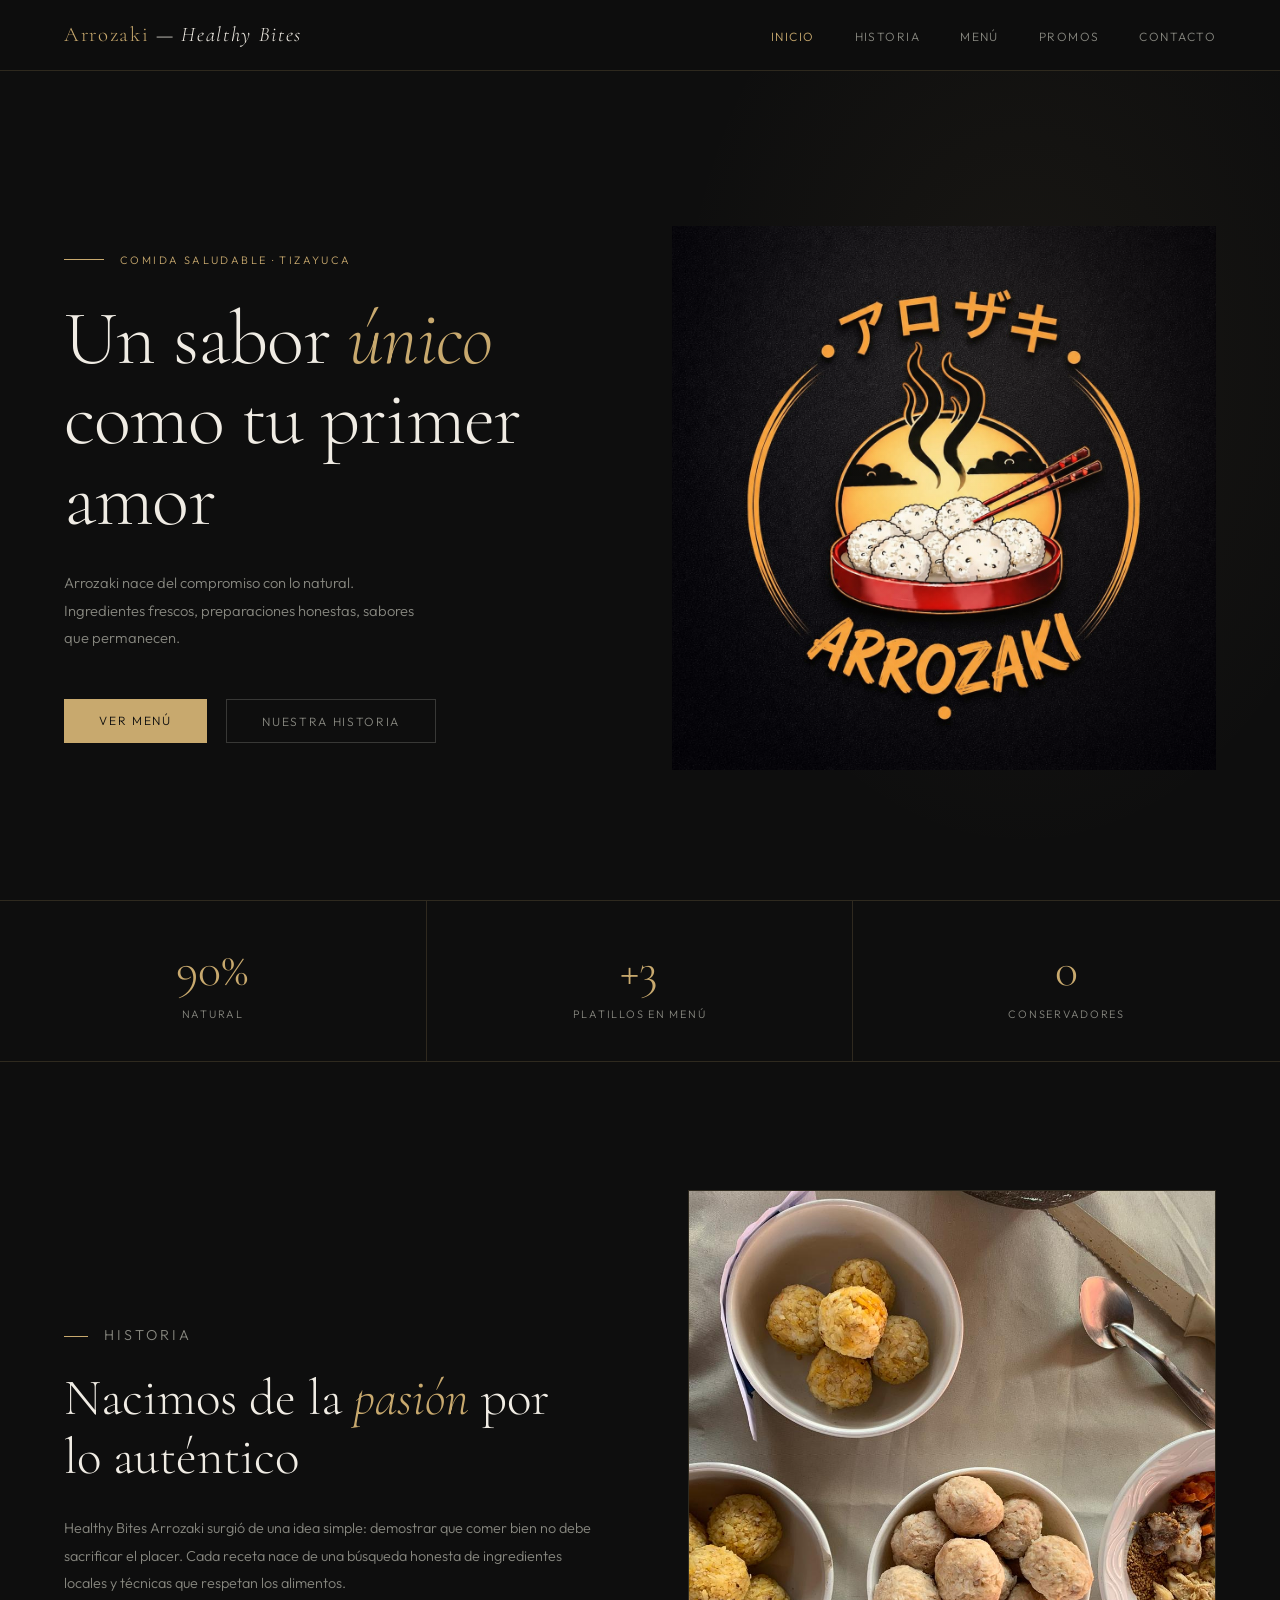
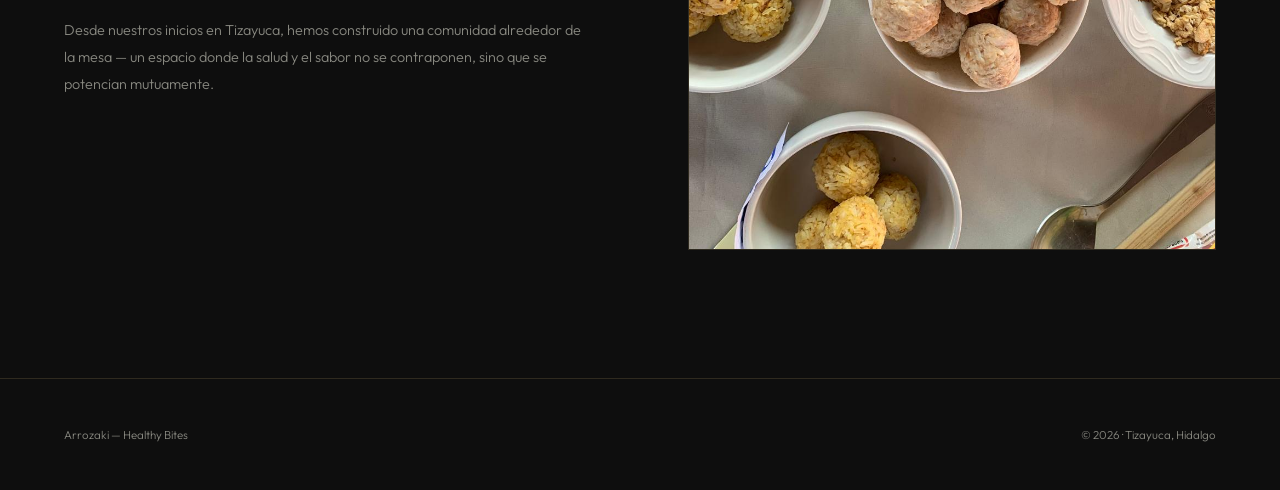
==== commit 4c8a041e: "Update index.html" ====
--- a/index.html
+++ b/index.html
@@ -41,7 +41,7 @@
 
 <div class="stats">
   <div class="stat">
-    <div class="stat-num">100%</div>
+    <div class="stat-num">90%</div>
     <div class="stat-label">Natural</div>
   </div>
   <div class="stat">
--- a/style.css
+++ b/style.css
@@ -207,17 +207,16 @@
 
 .hero-img {
   width: 100%;
-  aspect-ratio: 3/4;
-  max-height: 80vh;
-  overflow: hidden;
-  border: 0.5px solid var(--border);
+  display: flex;
+  align-items: center;
+  justify-content: center;
 }
 
 .hero-img img {
   width: 100%;
-  height: 100%;
-  object-fit: cover;
-  object-position: center;
+  height: auto;
+  object-fit: contain;
+  display: block;
 }
 
 /* ===========================
@@ -409,16 +408,12 @@
 .promo-img {
   width: 100%;
   max-width: 560px;
-  aspect-ratio: 4/3;
-  background: var(--bg3);
-  border: 0.5px solid var(--border);
   margin: 0 auto 3rem;
-  overflow: hidden;
 }
 .promo-img img {
   width: 100%;
-  height: 100%;
-  object-fit: cover;
+  height: auto;
+  object-fit: contain;
 }
 .promo-img-placeholder {
   width: 100%;
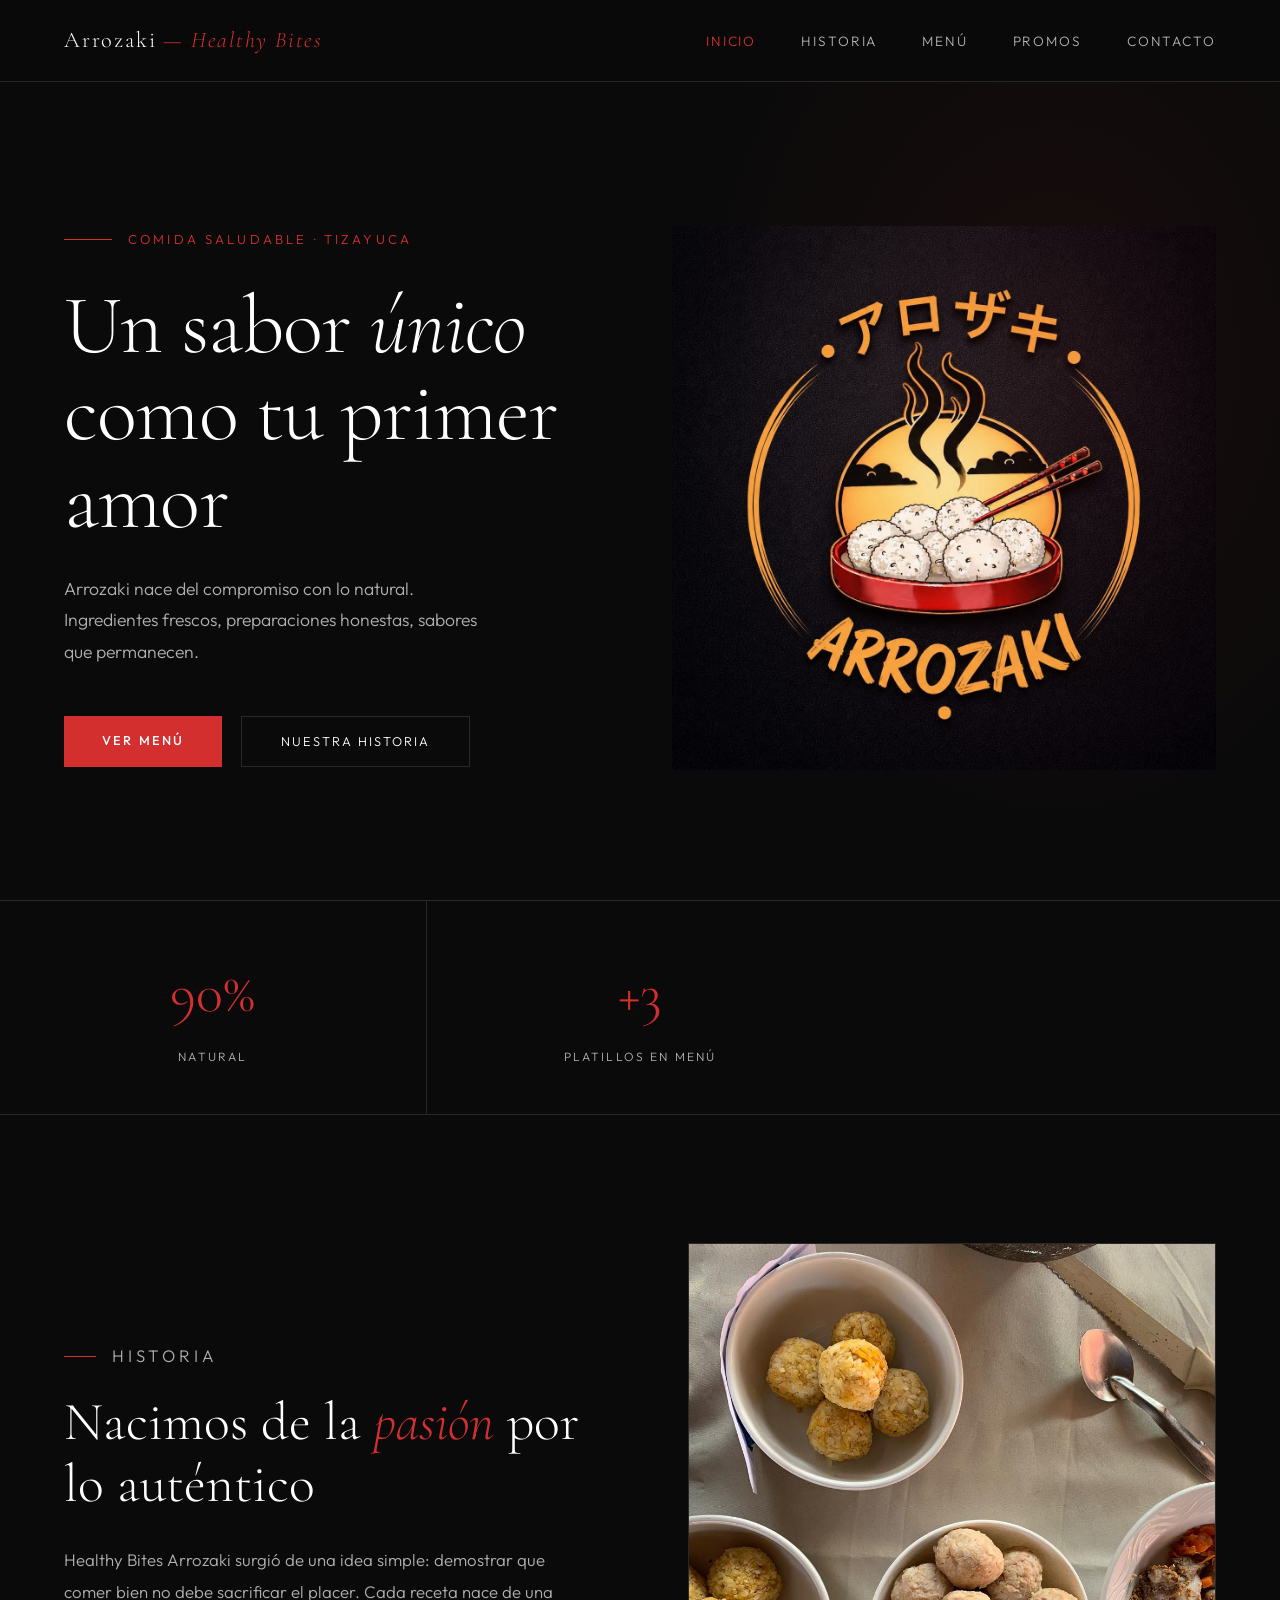
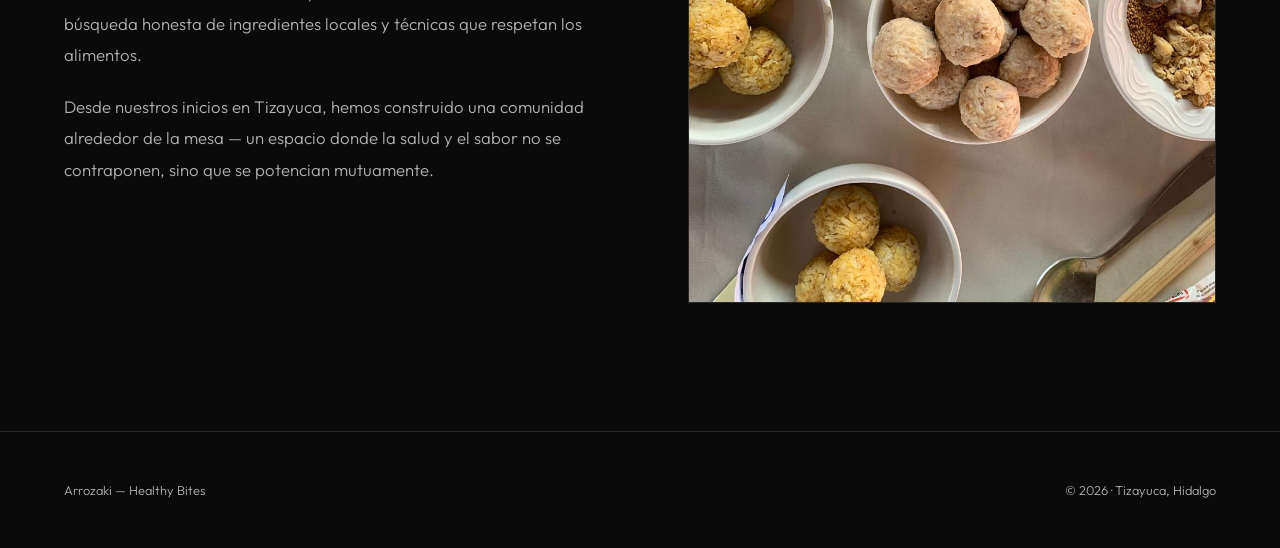
==== commit e7b5a82c: "Update index.html" ====
--- a/index.html
+++ b/index.html
@@ -48,10 +48,6 @@
     <div class="stat-num">+3</div>
     <div class="stat-label">Platillos en menú</div>
   </div>
-  <div class="stat">
-    <div class="stat-num">0</div>
-    <div class="stat-label">Conservadores</div>
-  </div>
 </div>
 
 <section class="historia-section">
--- a/style.css
+++ b/style.css
@@ -4,14 +4,14 @@
 *, *::before, *::after { margin: 0; padding: 0; box-sizing: border-box; }
 
 :root {
-  --bg: #0e0e0e;
-  --bg2: #161616;
-  --bg3: #1e1e1e;
-  --accent: #c8a96e;
-  --accent2: #e8c98a;
-  --text: #f0ece4;
-  --muted: #888880;
-  --border: rgba(200,169,110,0.18);
+  --bg: #0a0a0a;
+  --bg2: #141414;
+  --bg3: #1c1c1c;
+  --accent: #D32F2F;
+  --accent2: #FF5252;
+  --text: #ffffff;
+  --muted: #b0b0b0;
+  --border: rgba(255, 255, 255, 0.12);
 }
 
 body {
@@ -20,6 +20,8 @@
   font-family: 'Outfit', sans-serif;
   font-weight: 300;
   overflow-x: hidden;
+  font-size: 18px;
+  line-height: 1.6;
 }
 
 a { text-decoration: none; color: inherit; }
@@ -33,32 +35,31 @@
   position: fixed; top: 0; left: 0; right: 0; z-index: 100;
   display: flex; align-items: center; justify-content: space-between;
   padding: 1.4rem 4rem;
-  background: rgba(14,14,14,0.92);
+  background: rgba(10,10,10,0.95);
   backdrop-filter: blur(16px);
   border-bottom: 0.5px solid var(--border);
 }
 
 .logo {
   font-family: 'Cormorant Garamond', serif;
-  font-size: 1.3rem;
+  font-size: 1.4rem;
   font-weight: 300;
   letter-spacing: 0.08em;
-  color: var(--accent);
+  color: var(--text);
   white-space: nowrap;
 }
-.logo span { color: var(--text); font-style: italic; }
-
-nav ul { display: flex; gap: 2.5rem; }
+.logo span { color: var(--accent); font-style: italic; }
+
+nav ul { display: flex; gap: 2.8rem; }
 nav ul a {
-  font-size: 0.75rem;
-  letter-spacing: 0.12em;
+  font-size: 0.85rem;
+  letter-spacing: 0.14em;
   text-transform: uppercase;
   color: var(--muted);
   transition: color 0.3s;
 }
 nav ul a:hover, nav ul a.active { color: var(--accent); }
 
-/* Hamburger */
 .nav-toggle {
   display: none;
   flex-direction: column;
@@ -71,7 +72,7 @@
 .nav-toggle span {
   display: block;
   width: 24px;
-  height: 1px;
+  height: 1.5px;
   background: var(--text);
   transition: all 0.3s;
 }
@@ -83,8 +84,8 @@
    COMMON COMPONENTS
    =========================== */
 .section-tag {
-  font-size: 0.68rem;
-  letter-spacing: 0.22em;
+  font-size: 0.82rem;
+  letter-spacing: 0.24em;
   text-transform: uppercase;
   color: var(--accent);
   margin-bottom: 1.5rem;
@@ -95,7 +96,7 @@
 .section-tag::before {
   content: '';
   display: block;
-  width: 1.5rem;
+  width: 2rem;
   height: 0.5px;
   background: var(--accent);
   flex-shrink: 0;
@@ -103,26 +104,27 @@
 
 .btn-primary, .btn-ghost {
   display: inline-block;
-  padding: 0.85rem 2.2rem;
+  padding: 0.9rem 2.4rem;
   font-family: 'Outfit', sans-serif;
-  font-size: 0.75rem;
-  letter-spacing: 0.14em;
+  font-size: 0.8rem;
+  letter-spacing: 0.16em;
   text-transform: uppercase;
   cursor: pointer;
   transition: all 0.3s;
 }
 .btn-primary {
   background: var(--accent);
-  color: #0e0e0e;
+  color: #ffffff;
   border: none;
-}
-.btn-primary:hover { background: var(--accent2); transform: translateY(-2px); }
+  font-weight: 500;
+}
+.btn-primary:hover { background: var(--accent2); transform: translateY(-2px); box-shadow: 0 5px 15px rgba(211, 47, 47, 0.3); }
 .btn-ghost {
   background: transparent;
-  color: var(--muted);
-  border: 0.5px solid rgba(136,136,128,0.35);
-}
-.btn-ghost:hover { color: var(--text); border-color: var(--text); }
+  color: var(--text);
+  border: 0.5px solid var(--border);
+}
+.btn-ghost:hover { border-color: var(--accent); color: var(--accent); }
 
 footer {
   padding: 3rem 4rem;
@@ -130,7 +132,7 @@
   justify-content: space-between;
   align-items: center;
   border-top: 0.5px solid var(--border);
-  font-size: 0.72rem;
+  font-size: 0.8rem;
   color: var(--muted);
 }
 
@@ -153,7 +155,7 @@
   position: absolute;
   top: 0; right: 0;
   width: 50%; height: 100%;
-  background: radial-gradient(ellipse at 60% 40%, rgba(200,169,110,0.06) 0%, transparent 65%);
+  background: radial-gradient(ellipse at 65% 40%, rgba(211, 47, 47, 0.08) 0%, transparent 65%);
   pointer-events: none;
 }
 
@@ -164,8 +166,8 @@
 }
 
 .hero-tag {
-  font-size: 0.68rem;
-  letter-spacing: 0.22em;
+  font-size: 0.82rem;
+  letter-spacing: 0.24em;
   text-transform: uppercase;
   color: var(--accent);
   margin-bottom: 2rem;
@@ -176,26 +178,26 @@
 .hero-tag::before {
   content: '';
   display: block;
-  width: 2.5rem;
+  width: 3rem;
   height: 0.5px;
   background: var(--accent);
 }
 
 .hero h1 {
   font-family: 'Cormorant Garamond', serif;
-  font-size: clamp(3rem, 6vw, 6rem);
+  font-size: clamp(3.2rem, 6.5vw, 6.5rem);
   font-weight: 300;
   line-height: 1.05;
   letter-spacing: -0.01em;
   margin-bottom: 1.8rem;
 }
-.hero h1 em { font-style: italic; color: var(--accent); }
+.hero h1 em { font-style: italic; color: var(--text); }
 
 .hero-sub {
-  font-size: 0.92rem;
+  font-size: 1.1rem;
   color: var(--muted);
   max-width: 36ch;
-  line-height: 1.85;
+  line-height: 1.8;
   margin-bottom: 3rem;
 }
 
@@ -229,27 +231,27 @@
   border-bottom: 0.5px solid var(--border);
 }
 .stat {
-  padding: 2.5rem;
+  padding: 3rem;
   border-right: 0.5px solid var(--border);
   text-align: center;
 }
 .stat:last-child { border-right: none; }
 .stat-num {
   font-family: 'Cormorant Garamond', serif;
-  font-size: 3rem;
+  font-size: 3.5rem;
   font-weight: 300;
   color: var(--accent);
   margin-bottom: 0.5rem;
 }
 .stat-label {
-  font-size: 0.68rem;
-  letter-spacing: 0.16em;
-  text-transform: uppercase;
-  color: var(--muted);
-}
-
-/* ===========================
-   INDEX — HISTORIA PREVIEW
+  font-size: 0.75rem;
+  letter-spacing: 0.18em;
+  text-transform: uppercase;
+  color: var(--muted);
+}
+
+/* ===========================
+   HISTORIA PREVIEW
    =========================== */
 .historia-section { padding: 8rem 4rem; }
 
@@ -261,14 +263,14 @@
 }
 .historia h2 {
   font-family: 'Cormorant Garamond', serif;
-  font-size: clamp(2.2rem, 4vw, 3.2rem);
+  font-size: clamp(2.4rem, 4.2vw, 3.4rem);
   font-weight: 300;
   line-height: 1.15;
   margin-bottom: 1.8rem;
 }
 .historia h2 em { font-style: italic; color: var(--accent); }
 .historia p {
-  font-size: 0.9rem;
+  font-size: 1.05rem;
   color: var(--muted);
   line-height: 1.9;
   margin-bottom: 1.2rem;
@@ -312,7 +314,7 @@
 .menu-header { margin-bottom: 4rem; }
 .menu-header h2 {
   font-family: 'Cormorant Garamond', serif;
-  font-size: clamp(2.5rem, 5vw, 4rem);
+  font-size: clamp(2.8rem, 5.2vw, 4.2rem);
   font-weight: 300;
   line-height: 1.1;
 }
@@ -320,7 +322,7 @@
 
 .menu-grid {
   display: grid;
-  grid-template-columns: repeat(auto-fit, minmax(300px, 1fr));
+  grid-template-columns: repeat(auto-fit, minmax(320px, 1fr));
   gap: 2rem;
 }
 
@@ -332,7 +334,7 @@
 }
 .arrozaki-card:hover {
   transform: translateY(-5px);
-  border-color: rgba(200,169,110,0.5);
+  border-color: var(--accent);
 }
 
 .arrozaki-img {
@@ -346,15 +348,13 @@
   object-fit: cover;
   transition: transform 0.5s;
 }
-.arrozaki-card:hover .arrozaki-img img {
-  transform: scale(1.04);
-}
-
-.arrozaki-content { padding: 1.5rem; }
+.arrozaki-card:hover .arrozaki-img img { transform: scale(1.04); }
+
+.arrozaki-content { padding: 1.6rem; }
 
 .arrozaki-name {
   font-family: 'Cormorant Garamond', serif;
-  font-size: 1.5rem;
+  font-size: 1.6rem;
   font-weight: 300;
   margin-bottom: 0.6rem;
   display: flex;
@@ -362,13 +362,13 @@
   align-items: center;
 }
 .arrozaki-price {
-  font-size: 1rem;
+  font-size: 1.1rem;
   color: var(--accent);
   font-weight: 500;
   font-family: 'Outfit', sans-serif;
 }
 .arrozaki-desc {
-  font-size: 0.84rem;
+  font-size: 0.98rem;
   color: var(--muted);
   line-height: 1.7;
   margin-bottom: 1rem;
@@ -378,12 +378,12 @@
   display: inline-flex;
   align-items: center;
   gap: 0.3rem;
-  font-size: 0.63rem;
-  letter-spacing: 0.04em;
+  font-size: 0.74rem;
+  letter-spacing: 0.05em;
   color: var(--text);
-  background: rgba(200,169,110,0.08);
-  border: 0.5px solid var(--border);
-  padding: 0.35rem 0.65rem;
+  background: rgba(211, 47, 47, 0.1);
+  border: 0.5px solid rgba(211, 47, 47, 0.3);
+  padding: 0.4rem 0.7rem;
   line-height: 1.4;
 }
 
@@ -421,29 +421,30 @@
   display: flex;
   align-items: center;
   justify-content: center;
-  font-family: 'Cormorant Garamond', serif;
-  font-size: 1.2rem;
+  background: var(--bg3);
+  font-family: 'Cormorant Garamond', serif;
+  font-size: 1.3rem;
   font-style: italic;
   color: var(--muted);
 }
 
 .promo-label {
-  font-size: 0.72rem;
-  letter-spacing: 0.2em;
+  font-size: 0.78rem;
+  letter-spacing: 0.22em;
   text-transform: uppercase;
   color: var(--accent);
   margin-bottom: 1rem;
 }
 .promo-title {
   font-family: 'Cormorant Garamond', serif;
-  font-size: clamp(3rem, 6vw, 5rem);
+  font-size: clamp(3.2rem, 6.2vw, 5.2rem);
   font-weight: 300;
   line-height: 1.1;
   margin-bottom: 1.5rem;
 }
 .promo-title em { font-style: italic; color: var(--accent); }
 .promo-desc {
-  font-size: 1rem;
+  font-size: 1.15rem;
   color: var(--muted);
   line-height: 1.85;
   max-width: 480px;
@@ -452,12 +453,12 @@
 .promo-badge {
   display: inline-block;
   background: var(--accent);
-  color: #0e0e0e;
-  font-size: 0.68rem;
-  font-weight: 500;
-  letter-spacing: 0.12em;
-  text-transform: uppercase;
-  padding: 0.6rem 1.8rem;
+  color: #ffffff;
+  font-size: 0.72rem;
+  font-weight: 600;
+  letter-spacing: 0.14em;
+  text-transform: uppercase;
+  padding: 0.7rem 2rem;
   margin-top: 2rem;
 }
 
@@ -481,7 +482,7 @@
 
 .contacto-inner h2 {
   font-family: 'Cormorant Garamond', serif;
-  font-size: clamp(2.2rem, 4vw, 3.2rem);
+  font-size: clamp(2.4rem, 4.2vw, 3.4rem);
   font-weight: 300;
   line-height: 1.15;
   margin-bottom: 1.5rem;
@@ -492,24 +493,24 @@
 .info-row {
   display: flex;
   gap: 1.5rem;
-  padding: 1.2rem 0;
+  padding: 1.3rem 0;
   border-bottom: 0.5px solid var(--border);
 }
 .info-label {
-  font-size: 0.68rem;
-  letter-spacing: 0.16em;
+  font-size: 0.72rem;
+  letter-spacing: 0.18em;
   text-transform: uppercase;
   color: var(--accent);
   min-width: 5.5rem;
   padding-top: 0.1rem;
 }
-.info-value { font-size: 0.88rem; color: var(--text); line-height: 1.6; }
-
-.contact-form { display: flex; flex-direction: column; gap: 1.2rem; }
+.info-value { font-size: 1rem; color: var(--text); line-height: 1.6; }
+
+.contact-form { display: flex; flex-direction: column; gap: 1.3rem; }
 .form-group { display: flex; flex-direction: column; gap: 0.4rem; }
 .form-label {
-  font-size: 0.68rem;
-  letter-spacing: 0.14em;
+  font-size: 0.72rem;
+  letter-spacing: 0.16em;
   text-transform: uppercase;
   color: var(--muted);
 }
@@ -517,9 +518,9 @@
   background: var(--bg);
   border: 0.5px solid var(--border);
   color: var(--text);
-  padding: 0.8rem 1rem;
+  padding: 0.85rem 1.1rem;
   font-family: 'Outfit', sans-serif;
-  font-size: 0.88rem;
+  font-size: 0.92rem;
   font-weight: 300;
   outline: none;
   transition: border-color 0.3s;
@@ -527,7 +528,48 @@
 }
 .form-input:focus { border-color: var(--accent); }
 .form-input::placeholder { color: var(--muted); opacity: 0.5; }
-textarea.form-input { resize: vertical; min-height: 8rem; }
+textarea.form-input { resize: vertical; min-height: 8.5rem; }
+
+.social-btns {
+  display: flex;
+  gap: 1rem;
+  margin-top: 2rem;
+  flex-wrap: wrap;
+}
+.btn-social {
+  display: inline-flex;
+  align-items: center;
+  gap: 0.6rem;
+  padding: 0.8rem 1.6rem;
+  font-family: 'Outfit', sans-serif;
+  font-size: 0.78rem;
+  letter-spacing: 0.12em;
+  text-transform: uppercase;
+  font-weight: 400;
+  border: 0.5px solid var(--border);
+  transition: all 0.3s;
+  cursor: pointer;
+}
+.btn-instagram {
+  color: var(--accent);
+  border-color: rgba(211, 47, 47, 0.4);
+}
+.btn-instagram:hover {
+  background: rgba(211, 47, 47, 0.1);
+  border-color: var(--accent);
+  color: var(--accent2);
+  transform: translateY(-2px);
+}
+.btn-facebook {
+  color: var(--text);
+  border-color: rgba(255, 255, 255, 0.25);
+}
+.btn-facebook:hover {
+  background: rgba(255, 255, 255, 0.05);
+  border-color: var(--text);
+  color: var(--text);
+  transform: translateY(-2px);
+}
 
 /* ===========================
    HISTORIA PAGE
@@ -539,24 +581,24 @@
 .historia-content { max-width: 780px; margin: 0 auto; }
 .historia-content h1 {
   font-family: 'Cormorant Garamond', serif;
-  font-size: clamp(2.5rem, 5vw, 4rem);
+  font-size: clamp(2.8rem, 5.2vw, 4.2rem);
   font-weight: 300;
   line-height: 1.1;
   margin-bottom: 2rem;
 }
 .historia-content h1 em { font-style: italic; color: var(--accent); }
 .historia-text {
-  font-size: 0.95rem;
+  font-size: 1.1rem;
   color: var(--muted);
   line-height: 2;
   margin-bottom: 1.8rem;
 }
 .quote-block {
-  border-left: 2px solid var(--accent);
-  padding-left: 2rem;
+  border-left: 3px solid var(--accent);
+  padding-left: 2.2rem;
   margin: 3rem 0;
   font-family: 'Cormorant Garamond', serif;
-  font-size: 1.4rem;
+  font-size: 1.5rem;
   font-style: italic;
   color: var(--text);
   line-height: 1.6;
@@ -593,7 +635,6 @@
    RESPONSIVE — MOBILE (≤768px)
    =========================== */
 @media (max-width: 768px) {
-  /* NAV */
   nav {
     padding: 1rem 1.5rem;
     flex-wrap: wrap;
@@ -611,20 +652,18 @@
   nav ul.open { display: flex; }
   nav ul li a {
     display: block;
-    padding: 0.75rem 0;
-    font-size: 0.8rem;
-    border-bottom: 0.5px solid rgba(200,169,110,0.08);
+    padding: 0.8rem 0;
+    font-size: 0.85rem;
+    border-bottom: 0.5px solid rgba(255, 255, 255, 0.08);
   }
   nav ul li:last-child a { border-bottom: none; }
 
-  /* SECTIONS */
   .menu-section,
   .promos-section,
   .contacto-section { padding: 5rem 1.5rem; }
   .historia-full { padding: 7rem 1.5rem 4rem; }
   .historia-section { padding: 4rem 1.5rem; }
 
-  /* STATS */
   .stats { grid-template-columns: 1fr; }
   .stat {
     border-right: none;
@@ -633,13 +672,10 @@
   }
   .stat:last-child { border-bottom: none; }
 
-  /* MENU */
   .menu-grid { grid-template-columns: 1fr; }
 
-  /* PROMOS */
-  .promo-title { font-size: clamp(2.2rem, 8vw, 3rem); }
-
-  /* FOOTER */
+  .promo-title { font-size: clamp(2.4rem, 8vw, 3.2rem); }
+
   footer {
     padding: 2rem 1.5rem;
     flex-direction: column;
@@ -647,7 +683,6 @@
     text-align: center;
   }
 
-  /* ARROZAKI CARD SMALL */
   .arrozaki-name {
     flex-direction: column;
     align-items: flex-start;
@@ -659,7 +694,7 @@
    RESPONSIVE — SMALL (≤480px)
    =========================== */
 @media (max-width: 480px) {
-  .logo { font-size: 1.1rem; }
+  .logo { font-size: 1.2rem; }
   .hero { padding: 7rem 1rem 3rem; }
   .menu-section,
   .promos-section,
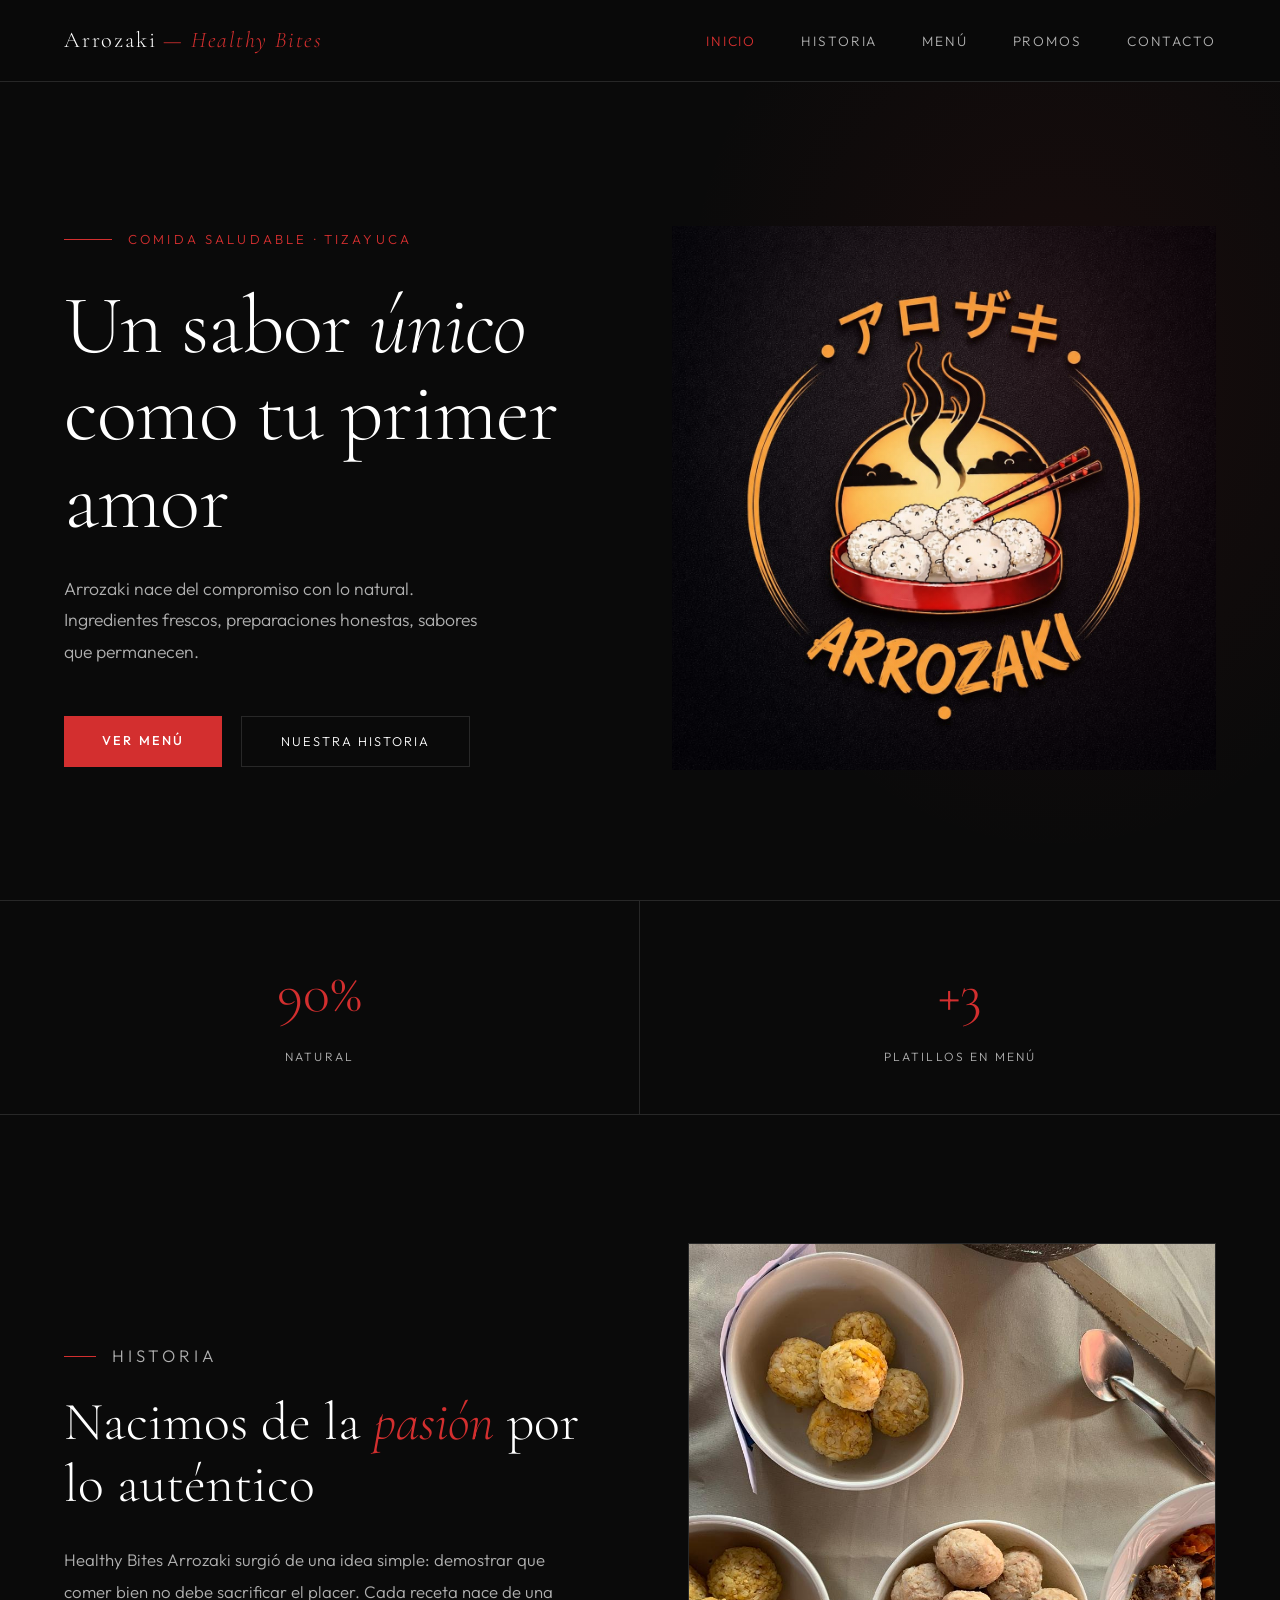
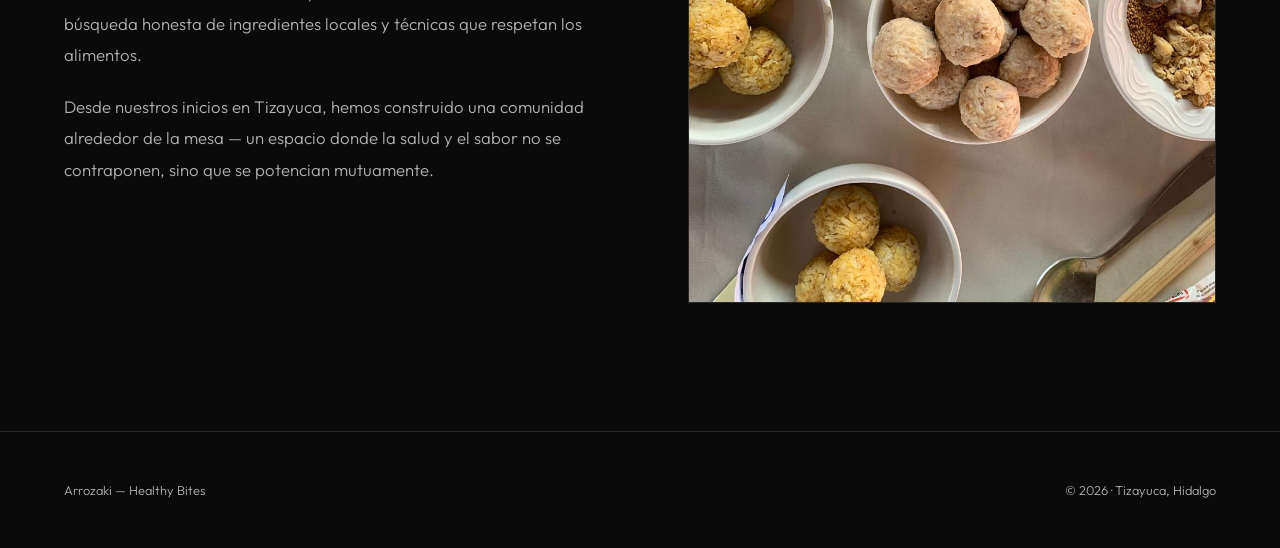
==== commit 4e59e934: "Update index.html" ====
--- a/index.html
+++ b/index.html
@@ -3,6 +3,7 @@
 <head>
   <meta charset="UTF-8">
   <meta name="viewport" content="width=device-width, initial-scale=1.0">
+  <link rel="icon" type="image/png" href="img/icon.png">
   <title>HEALTHY BITES — Arrozaki</title>
   <link rel="preconnect" href="https://fonts.googleapis.com">
   <link href="https://fonts.googleapis.com/css2?family=Cormorant+Garamond:ital,wght@0,300;0,400;1,300&family=Outfit:wght@300;400;500&display=swap" rel="stylesheet">
--- a/style.css
+++ b/style.css
@@ -226,7 +226,7 @@
    =========================== */
 .stats {
   display: grid;
-  grid-template-columns: repeat(3, 1fr);
+  grid-template-columns: repeat(2, 1fr);
   border-top: 0.5px solid var(--border);
   border-bottom: 0.5px solid var(--border);
 }
@@ -234,6 +234,11 @@
   padding: 3rem;
   border-right: 0.5px solid var(--border);
   text-align: center;
+
+  display: flex;
+  flex-direction: column;
+  justify-content: center;
+  align-items: center;
 }
 .stat:last-child { border-right: none; }
 .stat-num {
